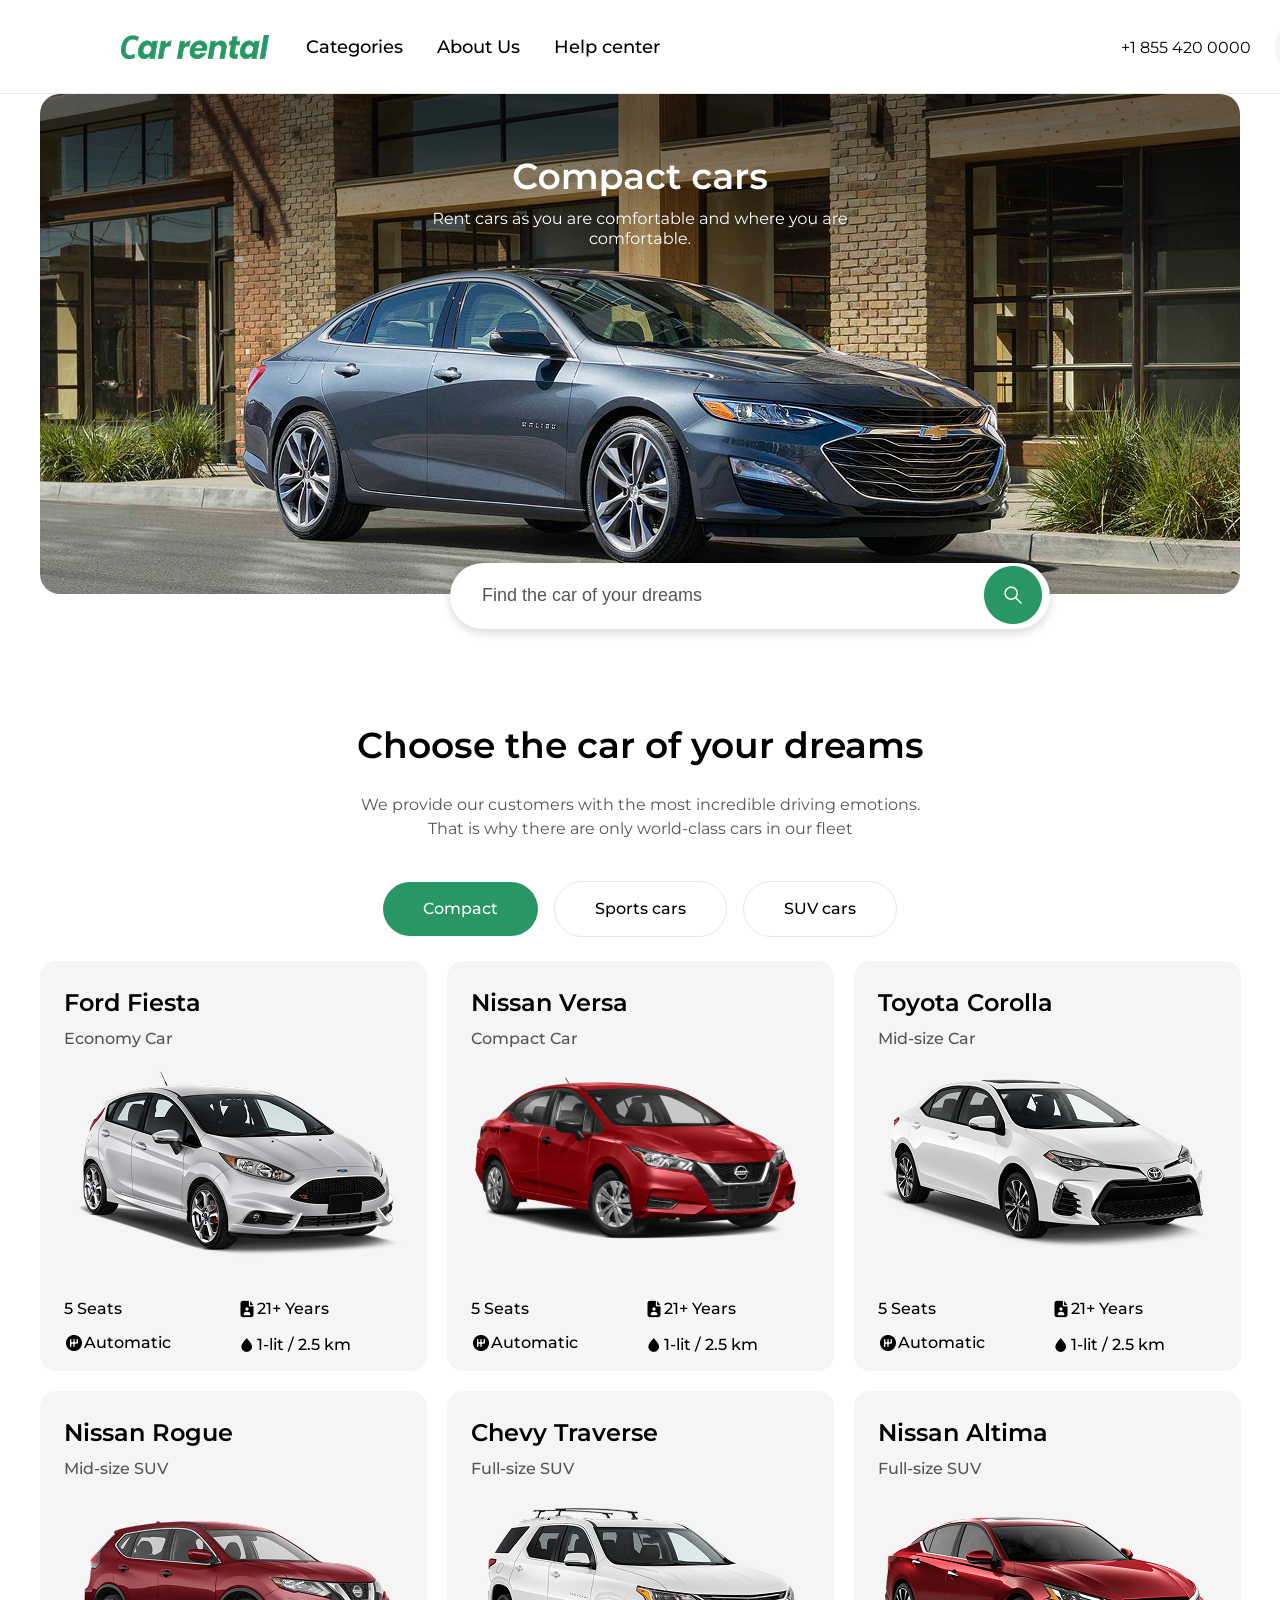
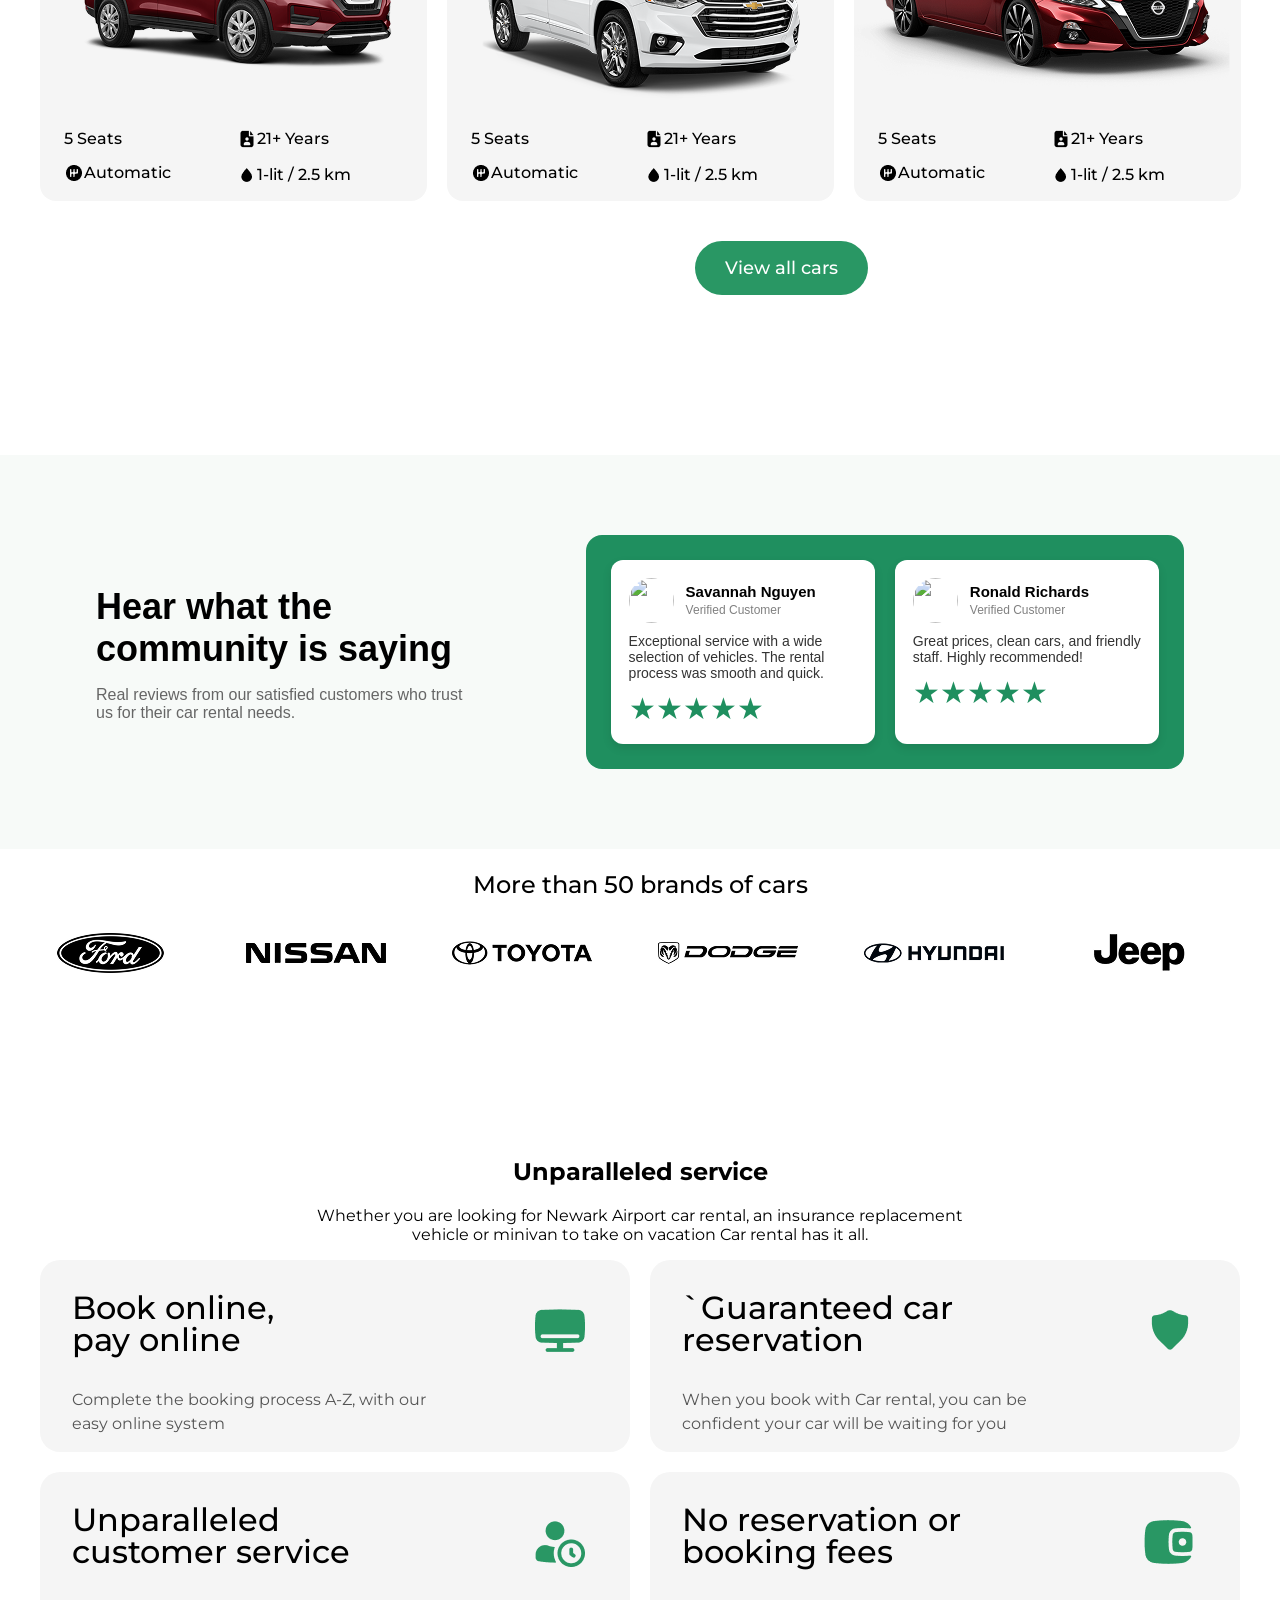
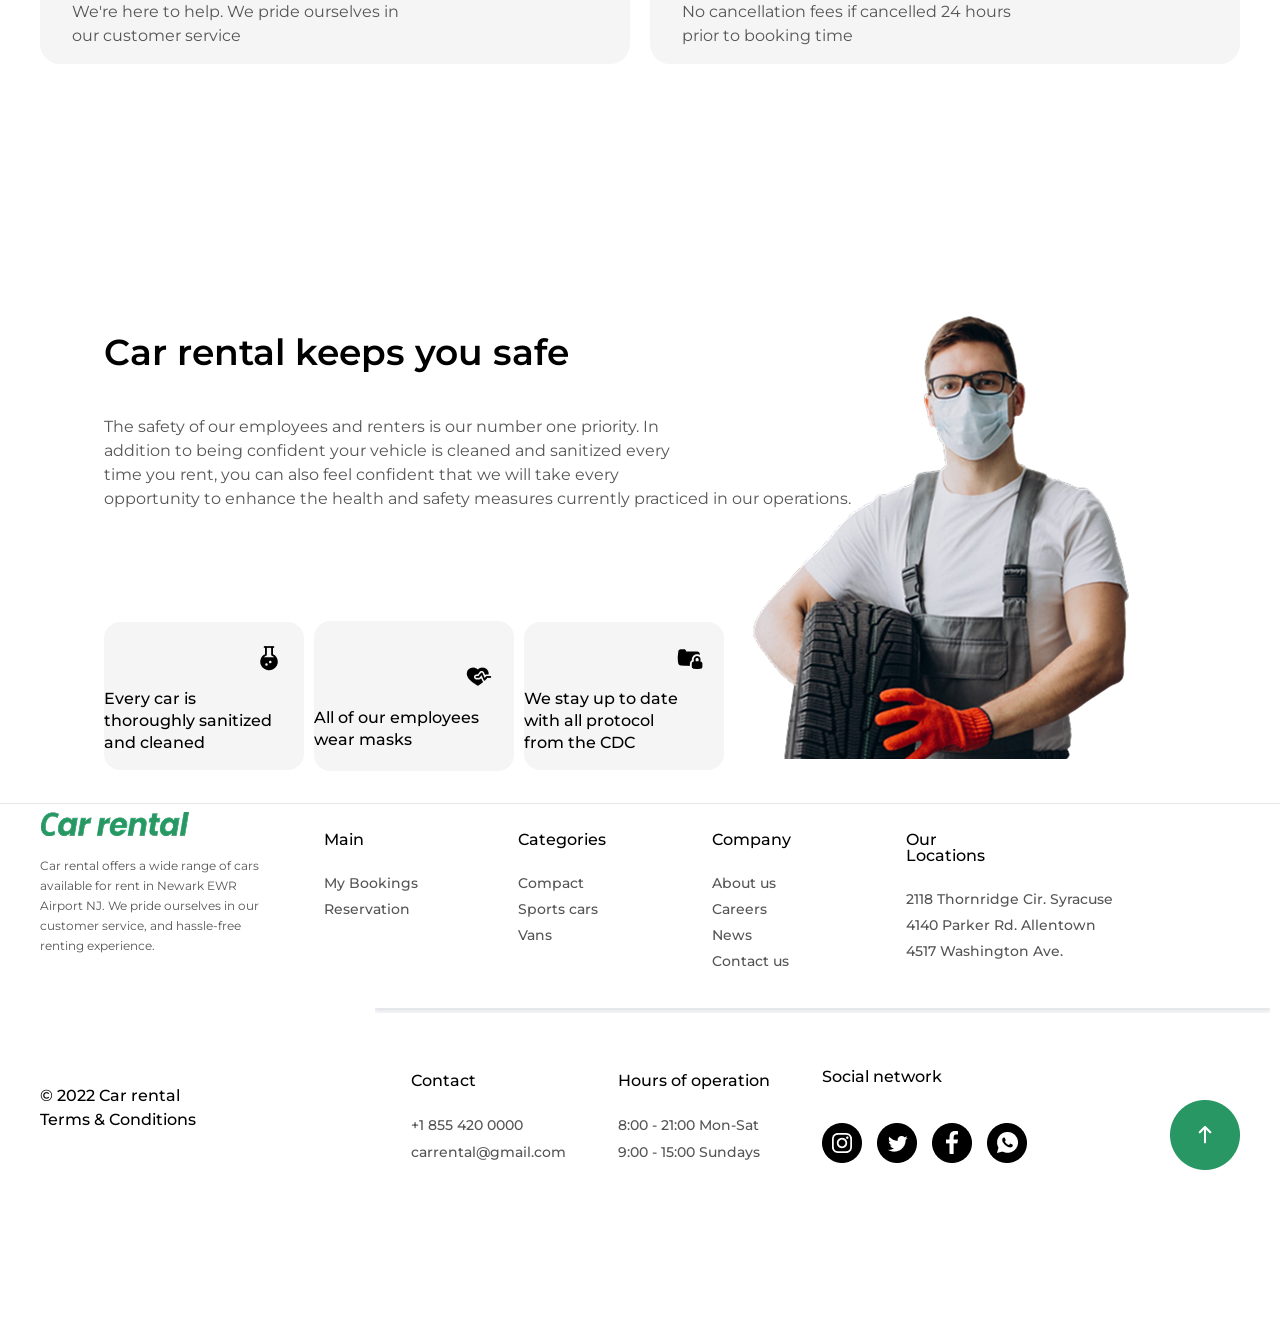
==== index.html @ 65cdaf91 "Initial commit" ====
<!DOCTYPE html>
<html lang="en">
<head>
    <meta charset="UTF-8">
    <meta name="viewport" content="width=device-width, initial-scale=1.0">
    <link rel="preconnect" href="https://fonts.googleapis.com">
    <link rel="preconnect" href="https://fonts.gstatic.com" crossorigin>
    <link href="https://fonts.googleapis.com/css2?family=Montserrat:ital,wght@0,100..900;1,100..900&display=swap" rel="stylesheet">
    <link rel="stylesheet" href="https://cdn.jsdelivr.net/npm/swiper@12swiper-bundle.min.css" />
    <title>Car</title>
    <link rel="stylesheet" href="./main.css">
</head>
<body>

    <header class="site-header">
        <div class="container">

            <div class="hearder-wrappar">

                <a class="site-logo" href="#">
                    <img  src="./img/sitelogo.png" alt="">
                </a>
    
    
                <nav class="navbar">
    
                    <ul class="navbar-list">
    
                        <li class="navbar-item">
                            <a class="navbar-link" href="#">
                                <h3 class="navbar-link-text">
                                    Categories
                                </h3>
                            </a>
                        </li>
    
                        <li class="navbar-item">
                            <a class="navbar-link" href="#">
                                <h3 class="navbar-link-text">
                                    About Us
                                </h3>
                            </a>
                        </li>
    
                        <li class="navbar-item">
                            <a class="navbar-link" href="#">
                                <h3 class="navbar-link-text">
                                    Help center
                                </h3>
                            </a>
                        </li>
    
                    </ul>
    
                    <div class="right-header">
                        
                        <p class="right-header-p">
                            +1 855 420 0000
                        </p>
    
                        <a class="right-link" href="black.html">
                            <img src="./img/Dark mode.png" alt="">
                        </a>
    
                        <a class="right-link-img" href="#">
                            Login 
                            <img src="./img/Login.png" alt="">
                        </a>
    
                    </div>
    
                </nav>

            </div>


        </div>
    </header>
    
    
    
    <main class="site-main">

        <section class="section-site">
            <div class="container">
                
                <img class="rad" width="1200px" height="500px" src="./img/no.png" alt="">

                <div class="placebnt">
                    <form action="#">
                    <input type="text" placeholder="Find the car of your dreams">
                    <button type="submit">
                        <img src="./img/poick.png" alt="">
                    </button>
                </form>
                </div>
                

                
            </div>
        </section>
        
        
        <section class="section-two">

            <div class="top">
                <h2 class="top-title">
                    Choose the car of your dreams
                </h2>

                <p class="top-desc">
                    We provide our customers with the most incredible driving emotions. <br> That is why there are only world-class cars in our fleet
                </p>
            </div>

            
            <div class="class-car">
                <a class="class-link" href="/index.html">
                    Compact
                </a>

                <a class="class-links" href="/sport.html">
                    Sports cars
                </a>
                
                <a class="class-links" href="/vnedarognik.html">
                    SUV cars
                </a>
            </div>

            <ul class="list">
                <!-- 1 -->
                <li class="list-item">
                    <h3 class="car-name">
                        Ford Fiesta
                    </h3>
                    <p class="car-info">
                        Economy Car
                    </p>

                    <img src="./img/onecar.png" alt="">

                    <div class="car-all-info">
                        <div class="car-top">

                            <p class="car-users">
                                <img src="./img/Icon.png" alt="">
                                5 Seats
                            </p>

                            <p class="automat">
                                <img src="./img/gear 1.png" alt="">
                                Automatic
                            </p>

                        </div>

                        <div class="car-bottom">

                            <p class="car-user-old">
                                <img src="./img/old.png" alt="">
                                21+ Years
                            </p>

                            <p class="car-fuel">
                                <img src="./img/fuel.png" alt="">
                                1-lit / 2.5 km
                            </p>
                        </div>
                    </div>
                </li>
                <!-- 2 -->
                <li class="list-item">
                    <h3 class="car-name">
                        Nissan Versa
                    </h3>
                    <p class="car-info">
                        Compact Car
                    </p>

                    <img src="./img/nissan.png" alt="">

                    <div class="car-all-info">
                        <div class="car-top">

                            <p class="car-users">
                                <img src="./img/Icon.png" alt="">
                                5 Seats
                            </p>

                            <p class="automat">
                                <img src="./img/gear 1.png" alt="">
                                Automatic
                            </p>

                        </div>

                        <div class="car-bottom">

                            <p class="car-user-old">
                                <img src="./img/old.png" alt="">
                                21+ Years
                            </p>

                            <p class="car-fuel">
                                <img src="./img/fuel.png" alt="">
                                1-lit / 2.5 km
                            </p>
                        </div>
                    </div>
                </li>

                <!-- 3 -->

                <li class="list-item">
                    <h3 class="car-name">
                        Toyota Corolla
                    </h3>
                    <p class="car-info">
                        Mid-size Car
                    </p>

                    <img src="./img/tayota.png" alt="">
                    
                    <div class="car-all-info">
                        <div class="car-top">

                            <p class="car-users">
                                <img src="./img/Icon.png" alt="">
                                5 Seats
                            </p>

                            <p class="automat">
                                <img src="./img/gear 1.png" alt="">
                                Automatic
                            </p>

                        </div>

                        <div class="car-bottom">

                            <p class="car-user-old">
                                <img src="./img/old.png" alt="">
                                21+ Years
                            </p>

                            <p class="car-fuel">
                                <img src="./img/fuel.png" alt="">
                                1-lit / 2.5 km
                            </p>
                        </div>
                    </div>
                </li>
                <!-- 4 -->
                <li class="list-item">
                    <h3 class="car-name">
                        Nissan Rogue
                    </h3>
                    <p class="car-info">
                        Mid-size SUV
                    </p>

                    <img src="./img/rogue.png" alt="">

                    <div class="car-all-info">
                        <div class="car-top">

                            <p class="car-users">
                                <img src="./img/Icon.png" alt="">
                                5 Seats
                            </p>

                            <p class="automat">
                                <img src="./img/gear 1.png" alt="">
                                Automatic
                            </p>

                        </div>

                        <div class="car-bottom">

                            <p class="car-user-old">
                                <img src="./img/old.png" alt="">
                                21+ Years
                            </p>

                            <p class="car-fuel">
                                <img src="./img/fuel.png" alt="">
                                1-lit / 2.5 km
                            </p>
                        </div>
                    </div>
                </li>

                <!-- 5 -->
                <li class="list-item">
                    <h3 class="car-name">
                        Chevy Traverse
                    </h3>
                    <p class="car-info">
                        Full-size SUV 
                    </p>
                    
                    <img src="./img/chevrolet.png" alt="">
                    
                    <div class="car-all-info">
                        <div class="car-top">

                            <p class="car-users">
                                <img src="./img/Icon.png" alt="">
                                5 Seats
                            </p>

                            <p class="automat">
                                <img src="./img/gear 1.png" alt="">
                                Automatic
                            </p>

                        </div>

                        <div class="car-bottom">

                            <p class="car-user-old">
                                <img src="./img/old.png" alt="">
                                21+ Years
                            </p>

                            <p class="car-fuel">
                                <img src="./img/fuel.png" alt="">
                                1-lit / 2.5 km
                            </p>
                        </div>
                    </div>
                </li>
                <!-- 6 -->
                <li class="list-item">
                    <h3 class="car-name">
                        Nissan Altima
                    </h3>
                    <p class="car-info">
                        Full-size SUV 
                    </p>
                    
                    <img src="./img/altima.png" alt="">
                    
                    <div class="car-all-info">
                        <div class="car-top">

                            <p class="car-users">
                                <img src="./img/Icon.png" alt="">
                                5 Seats
                            </p>
                            
                            <p class="automat">
                                <img src="./img/gear 1.png" alt="">
                                Automatic
                            </p>

                        </div>

                        <div class="car-bottom">

                            <p class="car-user-old">
                                <img src="./img/old.png" alt="">
                                21+ Years
                            </p>
                            
                            <p class="car-fuel">
                                <img src="./img/fuel.png" alt="">
                                1-lit / 2.5 km
                            </p>
                        </div>
                    </div>
                </li>
                
            </ul>

            <a class="see-card" href="#">
                View all cars
            </a>

        </section>

        <!-- gpt -->
        
        <section class="reviews-section">
  <div class="reviews-container">
      
    <!-- LEFT TEXT -->
    <div class="reviews-left">
        
        <h2>Hear what the community is saying</h2>
        <p>
        Real reviews from our satisfied customers who trust us for their car rental needs.
    </p>
    <!-- <button class="write-review">Write a review</button> -->
</div>

<!-- RIGHT PANEL -->
<div class="reviews-right">
    <div class="reviews-panel">
        
        <!-- CARD 1 -->
        <div class="review-card">
          <div class="review-header">
              <img src="https://i.pravatar.cc/100?img=32" class="avatar">
              <div>
                  <h4>Savannah Nguyen</h4>
                  <span>Verified Customer</span>
                </div>
            </div>
          <p>
            Exceptional service with a wide selection of vehicles. The rental process was smooth and quick.
          </p>
          <div class="stars">★★★★★</div>
        </div>
        
        <!-- CARD 2 -->
        <div class="review-card">
            <div class="review-header">
            <img src="https://i.pravatar.cc/100?img=12" class="avatar">
            <div>
              <h4>Ronald Richards</h4>
              <span>Verified Customer</span>
            </div>
        </div>
        <p>
            Great prices, clean cars, and friendly staff. Highly recommended!
          </p>
          <div class="stars">★★★★★</div>
        </div>
        
    </div>
</div>

</div>

        </section>


<!-- gpt -->



        <section class="section-four">
    <div class="container">

        <div class="car-marks">
            <p class="car-marks-info">
                More than 50 brands of cars
                    </p>
                    
                    <ul class="mark-list">
                        <li class="mark-item">
                            <a class="mark-link" href="">
                                <img class="mark-img" src="./img/ford.png" alt="">
                            </a>
                        </li>
                        
                        <li class="mark-item">
                            <a class="mark-link" href="">
                                <img class="mark-img" src="./img/nisan.png" alt="">
                            </a>
                        </li>

                        <li class="mark-item">
                            <a class="mark-link" href="">
                                <img class="mark-img" src="./img/tayoda.png" alt="">
                            </a>
                        </li>

                        <li class="mark-item">
                            <a class="mark-link" href="">
                                <img class="mark-img" src="./img/dodge.png" alt="">
                            </a>
                        </li>

                        <li class="mark-item">
                            <a class="mark-link" href="">
                                <img class="mark-img" src="./img/hunday.png" alt="">
                            </a>
                        </li>

                        <li class="mark-item">
                            <a class="mark-link" href="">
                                <img class="mark-img" src="./img/jeep.png" alt="">
                            </a>
                        </li>
                    </ul>
                </div>

                <div class="car-masters">

                    <h2 class="servise">
                        Unparalleled service
                    </h2>

                    <p class="servise-desc">
                        Whether you are looking for Newark Airport car rental, an insurance replacement
                        <br>
                        vehicle or minivan to take on vacation Car rental has it all.
                    </p>
                    
                    
                    <div class="servise-masters">
                        
                        <div class="infocar">
                            <h3 class="infocar-name">
                                Book online,
                                <br>
                                pay online
                            </h3>
                            
                            <p class="infocar-desc">
                                Complete the booking process A-Z, with our
                                <br>
                                easy online system
                            </p>

                            <img class="infocar-img" src="./img/Desktop.png" alt="">
                        </div>
                        
                        <div class="infocar">
                            <h3 class="infocar-name">
                                `Guaranteed car 
                                <br>
                                reservation
                            </h3>

                            <p class="infocar-desc">
                                When you book with Car rental, you can be
                                <br>
                                confident your car will be waiting for you
                            </p>

                            <img class="infocar-img" src="./img/Shield.png" alt="">
                        </div>

                        <div class="infocar">
                            <h3 class="infocar-name">
                                Unparalleled 
                                <br>
                                customer service
                            </h3>
                            
                            <p class="infocar-desc">
                                We're here to help. We pride ourselves in
                                <br>
                                our customer service
                            </p>

                            <img class="infocar-img" src="./img/vremes.png" alt="">
                        </div>

                        <div class="infocar">
                            <h3 class="infocar-name">
                                No reservation or <br> booking fees
                            </h3>

                            <p class="infocar-desc">
                                No cancellation fees if cancelled 24 hours
                                <br>
                                prior to booking time
                            </p>

                            <img class="infocar-img" src="./img/Wallet.png" alt="">
                        </div>

                    </div>

                </div>

            </div>
        </section>
        

        
        <section class="real-master">
            <div class="container">

                <div class="master-wrappar">
                    <div class="kere">
                        <div class="master-wrappar">
                            <h2 class="master-wrappar-title">
                                Car rental keeps you safe
                            </h2>
                            <p class="master-wrappar-deck">
                                The safety of our employees and renters is our number one priority. In <br> addition to being confident your vehicle is cleaned and sanitized every <br> time you rent, you can also feel confident that we will take every <br> opportunity to enhance the health and safety measures currently practiced in our operations.
                            </p>
                        </div>
        
                        <div class="real-master-bottom">
                            
                            <div class="master-bottom-item">
        
                                <img class="master-bottom-item-img" src="./img/ximiya.png" alt="">
                                <h3 class="master-bottom-item-desc">
                                    Every car is <br> thoroughly sanitized <br> and cleaned
                                </h3>
        
                                
                            </div>
        
                            <div class="master-bottom-item">
        
                                <img class="master-bottom-item-imgg" src="./img/Heartbeat.png" alt="">
                                <h3 class="master-bottom-item-descc">
                                    All of our employees <br> wear masks
                                    
                                    
                                </h3>
        
                                
                            </div>
                            
                            <div class="master-bottom-item">
        
                                <img class="master-bottom-item-img" src="./img/Folder-lock.png" alt="">
                                <h3 class="master-bottom-item-desc">
                                    We stay up to date <br> with all protocol <br> from the CDC
                                </h3>
                                
                                
                            </div>
        
                        </div>
                    </div>

                    <img class="mexanik" src="./img/mexa.png" alt="">
                </div>


                

                
                
            </div>
        </section>
    </main>

    


    <footer class="site-footer">
        <div class="container">
            <div class="footer-top">
                <div class="footer-top-left">
                    <img class="footer-logo" src="./img/sitelogo.png" alt="">
                    <p class="footer-desc">
                        Car rental offers a wide range of cars <br> available for rent in Newark EWR <br> Airport NJ. We pride ourselves in our <br> customer service, and hassle-free <br> renting experience.
                    </p>
                </div>

                <div class="footer-top-right">
                    <!-- 1 -->
                    <div class="footer-top-right-box">
                        <h3 class="top-right-titles">
                            Main
                        </h3>
                        <div class="top-right-links">
                            <a class="right-links" href="#">
                                My Bookings
                            </a>
                            <a class="right-links" href="#">
                                Reservation
                            </a>
                        </div>
                    </div>

                    <!-- 2 -->
                    <div class="footer-top-right-box">
                        <h3 class="top-right-titles">
                            Categories
                        </h3>
                        <div class="top-right-links">
                            <a class="right-links" href="#">
                                Compact
                            </a>
                            <a class="right-links" href="#">
                                Sports cars 
                            </a>
                            <a class="right-links" href="#">
                                Vans
                            </a>
                        </div>
                    </div>

                    <!-- 3 -->
                    <div class="footer-top-right-box">
                        <h3 class="top-right-titles">
                            Company
                        </h3>
                        <div class="top-right-links">
                            <a class="right-links" href="#">
                                About us
                            </a>
                            <a class="right-links" href="#">
                                Careers 
                            </a>
                            <a class="right-links" href="#">
                                News
                            </a>
                            <a class="right-links" href="#">
                                Contact us
                            </a>
                        </div>
                    </div>

                    <!-- 4 -->
                    <div class="footer-top-right-box">
                        <h3 class="top-right-titles">
                            Our Locations
                        </h3>
                        <div class="top-right-links">
                            <a class="right-links" href="#">
                                2118 Thornridge Cir. Syracuse
                            </a>
                            <a class="right-links" href="#">
                                4140 Parker Rd. Allentown
                            </a>
                            <a class="right-links" href="#">
                                4517 Washington Ave.
                            </a>                           
                        </div>
                    </div>
                </div>

            </div>
            <img class="futer" src="./img/lenear.png" alt="">
            <div class="footer-bottom">
                <h3 class="footer-bottom-left-text">
                    © 2022 Car rental 
                    <br>
                    Terms & Conditions
                </h3>

                <div class="socil">
                    
                    <div class="social-box">
                        <h3 class="social-box-title">
                            Contact
                        </h3>
                        <div class="social-box-links">
                            <a class="social-box-link" href="">
                                +1 855 420 0000
                            </a>

                            <a class="social-box-link" href="">
                                carrental@gmail.com
                            </a>

                            
                        </div>
                    </div>

                    <div class="social-box">
                        <h3 class="social-box-title">
                            Hours of operation
                        </h3>
                        <div class="social-box-links">
                            <a class="social-box-link" href="">
                                8:00 - 21:00 Mon-Sat 
                            </a>

                            <a class="social-box-link" href="">
                                9:00 - 15:00 Sundays
                            </a>

                            
                        </div>
                    </div>

                    <div class="real-social">
                        <h3 class="real-social-ttile">
                            Social network
                        </h3>

                        <div class="socials">
                            <a href="https://www.instagram.com/accounts/login/">
                                <img src="./img/instag.png" alt="">
                            </a>
                            <a href="https://x.com/?lang=ru">
                                <img src="./img/twitwr.png" alt="">
                            </a>
                            <a href="https://www.facebook.com/?locale=ru_RU">
                                <img src="./img/facebook.png" alt="">
                            </a>
                            <a href="https://www.whatsapp.com/">
                                <img src="./img/whatsap.png" alt="">
                            </a>
                        </div>

                    </div>
                        

                </div>
                            
            </div>


            <img class="stert" src="./img/Scroll up.png" alt="">
        </div>        


        </div>
    </footer>

        
        
</body>
</html>
---- main.css ----
* {
    box-sizing: border-box;
}

body {
    margin: 0;
    font-family: "Montserrat", sans-serif;
}

img {
    display: block;
}

a {
    text-decoration-line: none;
    display: inline-block;
}

ul {
    list-style-type: none;
    padding-left: 0;
    margin-block: 0;
}

.container {
    width: 1240px;
    margin-inline: auto;
    padding-inline: 20px;
}

/* top */


.hearder-wrappar {
    display: flex;
    align-items: center;
    padding-block: 18px;
    gap: 36px;
}

.navbar {
display: flex;
align-items: center;
gap: 369px;
}

.navbar-list {
    display: flex;
    align-items: center;
    width: 446px;
    gap: 34px;
}


.navbar-link-text {
    font-weight: 500;
    font-style: Medium;
    font-size: 18px;
    line-height: 100%;
    letter-spacing: 0%;
    text-align: center;
    color: #000000;
}

.right-header {
display: flex;
align-items: center;
width: max-content;
column-gap: 24px;
}

.right-header-p {
display: flex;
align-items: center;
}

.right-link-img {
    width: 142px;
    border-radius: 100px;
    gap: 8px;
    padding: 18px 30px 18px 30px;
    background-color: #299764;
    display: flex;
    align-items: center;
    font-weight: 500;
    font-style: Medium;
    font-size: 18px;
    line-height: 100%;
    letter-spacing: 0%;
    color: #ffffff;
}

.site-header {
width: 1440px;
height: 94px;
border-bottom: 1.5px solid #E5E7EA;
}


/* top---end */



/* main */
/* section 1 */


.hero-bg {
    width: 416px;

}

.hero-bg-title {
    font-weight: 600;
    font-size: 36px;
    line-height: 100%;
    letter-spacing: 0%;
    text-align: center;
    color: #ffffff;    
}

.hero-bg-desc {
    font-weight: 400;
    font-size: 16px;
    line-height: 100%;
    letter-spacing: 0%;
    text-align: center;
    color: #FFFFFF;
}









/* section1 end */


.section-two {
    padding-bottom: 160px;
}


.list {
display: flex;
flex-wrap: wrap;
justify-content: center;
column-gap: 20px;
row-gap: 20px;
}

.list-item {
    width: 387px;
    border-radius: 16px;
    background-color: #F5F5F5;
}

.list-item:hover {
    background-color: #299764;
    transition: 0.52s;
}


.top {
    width: max-content;
    margin-inline: auto;
    margin-block: 133px 40px;
}

.top-title {
    font-weight: 600;
    font-size: 36px;
    line-height: 100%;
    letter-spacing: 0%;
    text-align: center;
    color: #000000;
}

.top-desc {
    font-weight: 400;
    font-size: 16px;
    line-height: 24px;
    letter-spacing: 0%;
    text-align: center;
    color: #555555;
}


.class-car {
display: flex;
align-items: center;
column-gap: 16px;
width: max-content;
margin-inline: auto;
margin-bottom: 24px;
}

.class-link {
    width: 155px;
    width: max-content;
    border-radius: 100px;
    padding: 19px 40px 19px 40px;
    background-color: #299764;
    color: #FFFFFF;
    font-weight: 500;
    font-style: Medium;
    font-size: 16px;
    line-height: 100%;
    letter-spacing: 0%;
    text-align: center;
}

.class-links {
    width: 155px;
    width: max-content;
    border-radius: 100px;
    padding: 19px 40px 19px 40px;
    background-color: #FFFFFF;
    border: 1.5px solid #E5E7EA;
    color: #000000;
    font-weight: 500;
    font-style: Medium;
    font-size: 16px;
    line-height: 100%;
    letter-spacing: 0%;
    text-align: center;

}

.car-name {
    font-weight: 600;
    font-size: 24px;
    line-height: 100%;
    letter-spacing: 0%;
    color: #000000;
    padding-inline: 24px;
    padding-top: 30px;
    margin: 0;
}

.car-info {
    font-weight: 500;
    font-style: Medium;
    font-size: 16px;
    line-height: 100%;
    letter-spacing: 0%;
    color: #555555; 
    padding-inline: 24px;  
}


.car-all-info {
    display: flex;
    align-items: center;
    padding-inline:24px 89px ;   
    width: max-content; 
}

.car-top {
display: j;
}

.car-bottom {
    padding-inline: 66px;

}

.car-fuel {
    font-weight: 500;
    font-size: 16px;
    line-height: 100%;
    letter-spacing: 0%;
    color: #000000;
    display: flex;
    align-items: center;
}

.car-user-old   {
    font-weight: 500;
    font-size: 16px;
    line-height: 100%;
    letter-spacing: 0%;
    color: #000000;
    display: flex;
    align-items: center;

}

.automat {
    font-weight: 500;
    font-size: 16px;
    line-height: 100%;
    letter-spacing: 0%;
    color: #000000;
    display: flex;
    align-items: center;
}

.car-users {
    font-weight: 500;
    font-size: 16px;
    line-height: 100%;
    letter-spacing: 0%;
    color: #000000;
    display: flex;
        align-items: center;
}

.see-card {
    width: 173px;
    font-weight: 500;
    font-style: Medium;
    font-size: 18px;
    line-height: 100%;
    letter-spacing: 0%;
    border-radius: 100px;
    padding: 18px 30px 18px 30px;
    background-color: #299764;
    margin-top: 40px;
    color: #FFFFFF;
    margin-inline: 695px;
}













/* третий секшен */

.three-section {
    background-color: #F5F5F5;
    width: 1440px;
    height: 679px;
}

.hero {
    width: 1200px;
    border-radius: 20px;
    background-color: #fff;
    display: flex;
    align-items: center;
    padding: 100px 120px 100px 120px;
}

.google {
    display: flex;
    align-items: center;
    color: #4285F4;
    gap: 8px;
}

.google-part {
    width: 330px;
    height: 339px;
    background-color: #FFFFFF;
    padding: 0px 70px 70px 70px;
    margin: 0;
}

.one-part-bottom {
white-space: f;
}

.google-comunity {
    font-weight: 500;
    font-style: Medium;
    font-size: 38px;
    line-height: 50px;
    letter-spacing: 0%;
    color: #000000;
}

.linear {
text-align: q;
}

.linear-bottom {
    font-weight: 500;
    font-style: Medium;
    font-size: 14px;
    line-height: 100%;
    letter-spacing: 0%;
    color: #555555;
}

.part-two {
    width: 730px;
    background-color: #299764;

}


/*
 gpt
 */

 .reviews-section {
  background: #f7faf8;
  padding: 80px 0;
  font-family: Arial, sans-serif;
}

.reviews-container {
  width: 85%;
  margin: auto;
  display: flex;
  align-items: center;
  justify-content: space-between;
  gap: 50px;
}

/* LEFT */
.reviews-left {
  width: 35%;
}

.reviews-left h2 {
  font-size: 36px;
  margin-bottom: 15px;
}

.reviews-left p {
  color: #666;
  margin-bottom: 25px;
}

.write-review {
  padding: 12px 26px;
  border-radius: 25px;
  border: 1px solid #2fa36b;
  background: transparent;
  color: #2fa36b;
  cursor: pointer;
  transition: 0.3s;
}

.write-review:hover {
  background: #2fa36b;
  color: white;
}

/* RIGHT */
.reviews-right {
  width: 55%;
}

.reviews-panel {
  background: #1f8f5f;
  padding: 25px;
  border-radius: 16px;
  display: flex;
  gap: 20px;
}

/* CARD */
.review-card {
  background: white;
  border-radius: 12px;
  padding: 18px;
  width: 420px;
  box-shadow: 0 4px 10px rgba(0,0,0,0.1);
}

.review-header {
  display: flex;
  align-items: center;
  gap: 12px;
  margin-bottom: 10px;
}

.review-header h4 {
  margin: 0;
  font-size: 15px;
}

.review-header span {
  font-size: 12px;
  color: gray;
}

.avatar {
  width: 45px;
  height: 45px;
  border-radius: 50%;
}

.review-card p {
  font-size: 14px;
  color: #333;
  margin: 10px 0;
}

.stars {
  color: #1f8f5f;
  font-size: 30px;
}






/* енд */

.car-marks-info {
    font-weight: 500;
    font-style: Medium;
    font-size: 24px;
    line-height: 100%;
    letter-spacing: 0%;
    text-align: center;
    color: #000000;
}

.mark-list {
display: flex;
align-items: center;
column-gap: 66px;
padding-block: 12px 160px;
}




.servise {
    text-align: center;
}

.servise-desc {
    text-align: center;
}

.servise-masters {
    display: flex;
    flex-wrap: wrap;
    justify-content: center;
    justify-content: space-between;
    column-gap: 20px;
    row-gap: 20px;
    padding-bottom: 160px;
}

.infocar {
    width: 590px;
    border-radius: 20px;
    background-color: #F5F5F5;
    position: relative;
}

.infocar:hover {
    background-color: #299764;
    transition: 0.3s;
    color: #FFFFFF;
}

.infocar-name {
    font-weight: 500;
    font-style: Medium;
    font-size: 32px;
    line-height: 100%;
    letter-spacing: 0%;
    color: #000000;
    /* padding-top: 40px; */
    padding-left: 32px;
}

.infocar-desc {
    font-weight: 400;
    font-size: 16px;
    line-height: 24px;
    letter-spacing: 0%;
    color: #555555;
    padding-left: 32px;
}

.infocar-img {
    position: absolute;
    top: 40px;
    right: 40px;
}



/* 
.real-master {

} */

.master-wrappar {
padding-top: 40px;
padding-left: 32px;
margin: 0;
display: flex;
flex-wrap: wrap;
}

.master-wrappar-title {
    font-weight: 600;
    font-size: 36px;
    line-height: 100%;
    letter-spacing: 0%;
    color: #000000;
}

.master-wrappar-deck {
    font-weight: 400;
    font-size: 16px;
    line-height: 24px;
    letter-spacing: 0%;
    color: #555555;
}

.real-master-bottom {
    padding-bottom: 32px;
    padding-left: 32px;
    display: flex;
    align-items: center;
    column-gap: 10px;
    padding-top: 94px;
}

/* nayn */

.master-bottom-item-imgg {
    display: block;
    padding-left: 150px;
    padding-top: 40px;
}

.master-bottom-item-descc {
    font-weight: 500;
    font-style: Medium;
    font-size: 16px;
    line-height: 22px;
    letter-spacing: 0%;
    vertical-align: bottom;
    color: #000000;
    padding-bottom: 4px;
}

/* nayn/ */

.master-bottom-item {
    width: 200px;
    border-radius: 16px;
    background-color: #F5F5F5;
}

.master-bottom-item-img {
display: block;
padding-left: 150px;
padding-top: 20px;
}

.master-bottom-item-desc {
    font-weight: 500;
    font-style: Medium;
    font-size: 16px;
    line-height: 22px;
    letter-spacing: 0%;
    vertical-align: bottom;
    color: #000000;
}

.master-wrappar {
    display: flex;
    align-items: center;
    
}

.mexanik {
    position: absolute;
    right: 144px;
}






.placebnt {
    position: absolute;
    top: 563px;
    left: 450px;
}

input::placeholder {
    font-weight: 500;
    font-style: Medium;
    font-size: 18px;
    line-height: 100%;
    letter-spacing: 0%;
    color: #555555;
    padding: 22px 0px 22px 30px;


}

.rad {
    border-radius: 20px;
}

button {
    position: absolute;
    background: none;
    border: none;
    left: 528px;
    top: 2px;
}

input {
    box-shadow: 0px 4px 10px 0px #00000026;
    width: 600px;
    height: 66px;
    border-radius: 100px;
    border: none;
    
}


/* main end */




/* foooter */

.site-footer {
border-top: 1.5px solid #E5E7EA;
}

.footer-top {
display: flex;
align-items: center;
gap: 65px;
}

/* .footer-top-left {

} */

.footer-desc {
    font-weight: 400;

    font-size: 12px;

    line-height: 20px;

    letter-spacing: 0%;

    color: #555555;
}

.footer-top-right {
    display: flex;
    align-items: center;
    column-gap: 115px;
}

.footer-top-right-box {
    width: 79px;
    height: 140px;
}

.top-right-titles {
    font-weight: 500;
    font-style: Medium;
    font-size: 16px;
    line-height: 100%;
    letter-spacing: 0%;
    color: #000000;
}

.top-right-links {
    width:max-content;
}

.right-links {
    padding-top: 12px;
    font-weight: 500;
    font-style: Medium;
    font-size: 14px;
    line-height: 100%;
    letter-spacing: 0%;
    color: #555555;
    display: block;
}

.footer-bottom {
    display: flex;
    align-items: center;
    justify-content: space-between;
    padding-bottom: 167px;
}

.footer-bottom-left-text {
    font-weight: 500;
    font-style: Medium;
    font-size: 16px;
    line-height: 24px;
    letter-spacing: 0%;
    color: #000000;
}

.socil {
    display: flex;
    align-items: center;
    column-gap:52px;
    padding-right: 213px;
}

/* .social-box {

} */

.stert {
    position: absolute;
    right: 40px;
    top: 4300px;
}

.social-box-title {
    font-weight: 500;
    font-style: Medium;
    font-size: 16px;
    line-height: 100%;
    letter-spacing: 0%;
    color: #000000;
}

/* .social-box-links {

} */

.social-box-link {
    font-weight: 500;
    font-style: Medium;
    font-size: 14px;
    line-height: 100%;
    letter-spacing: 0%;
    color: #555555;
    display: block;
    padding-top: 13px;
}

.socials {
    display: flex;
    align-items: center;
    column-gap: 15px;
    padding-top: 22px;
}

/* .real-social {

} */

.real-social-ttile {
    font-weight: 500;
    font-style: Medium;
    font-size: 16px;
    line-height: 100%;
    letter-spacing: 0%;
    color: #000000;
}

.futer {
    margin-left: 335px;
    padding-block: 40px;
    width: 895px;
}


/* .stert {
Property 1="Default";

animation-timing-function: ease-out;
animation-duration: 500ms;

} */




/* the e........ND */
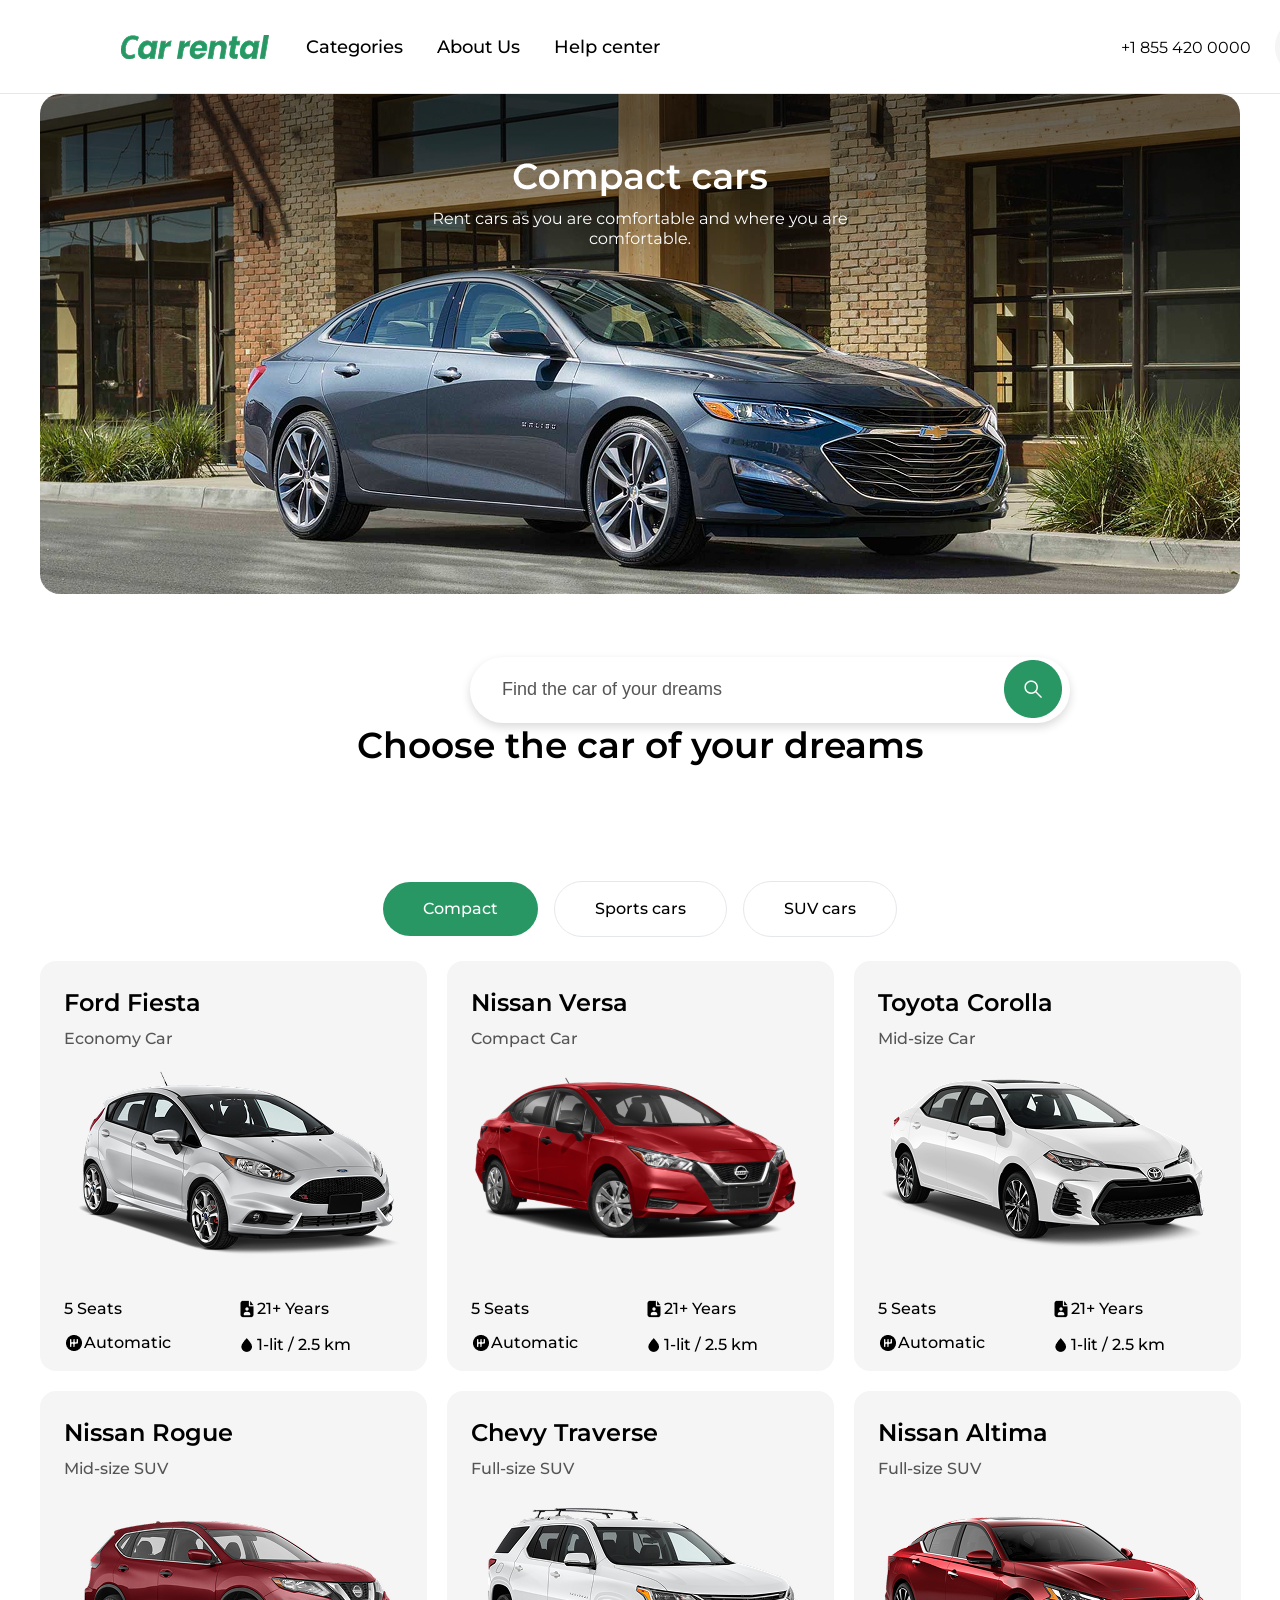
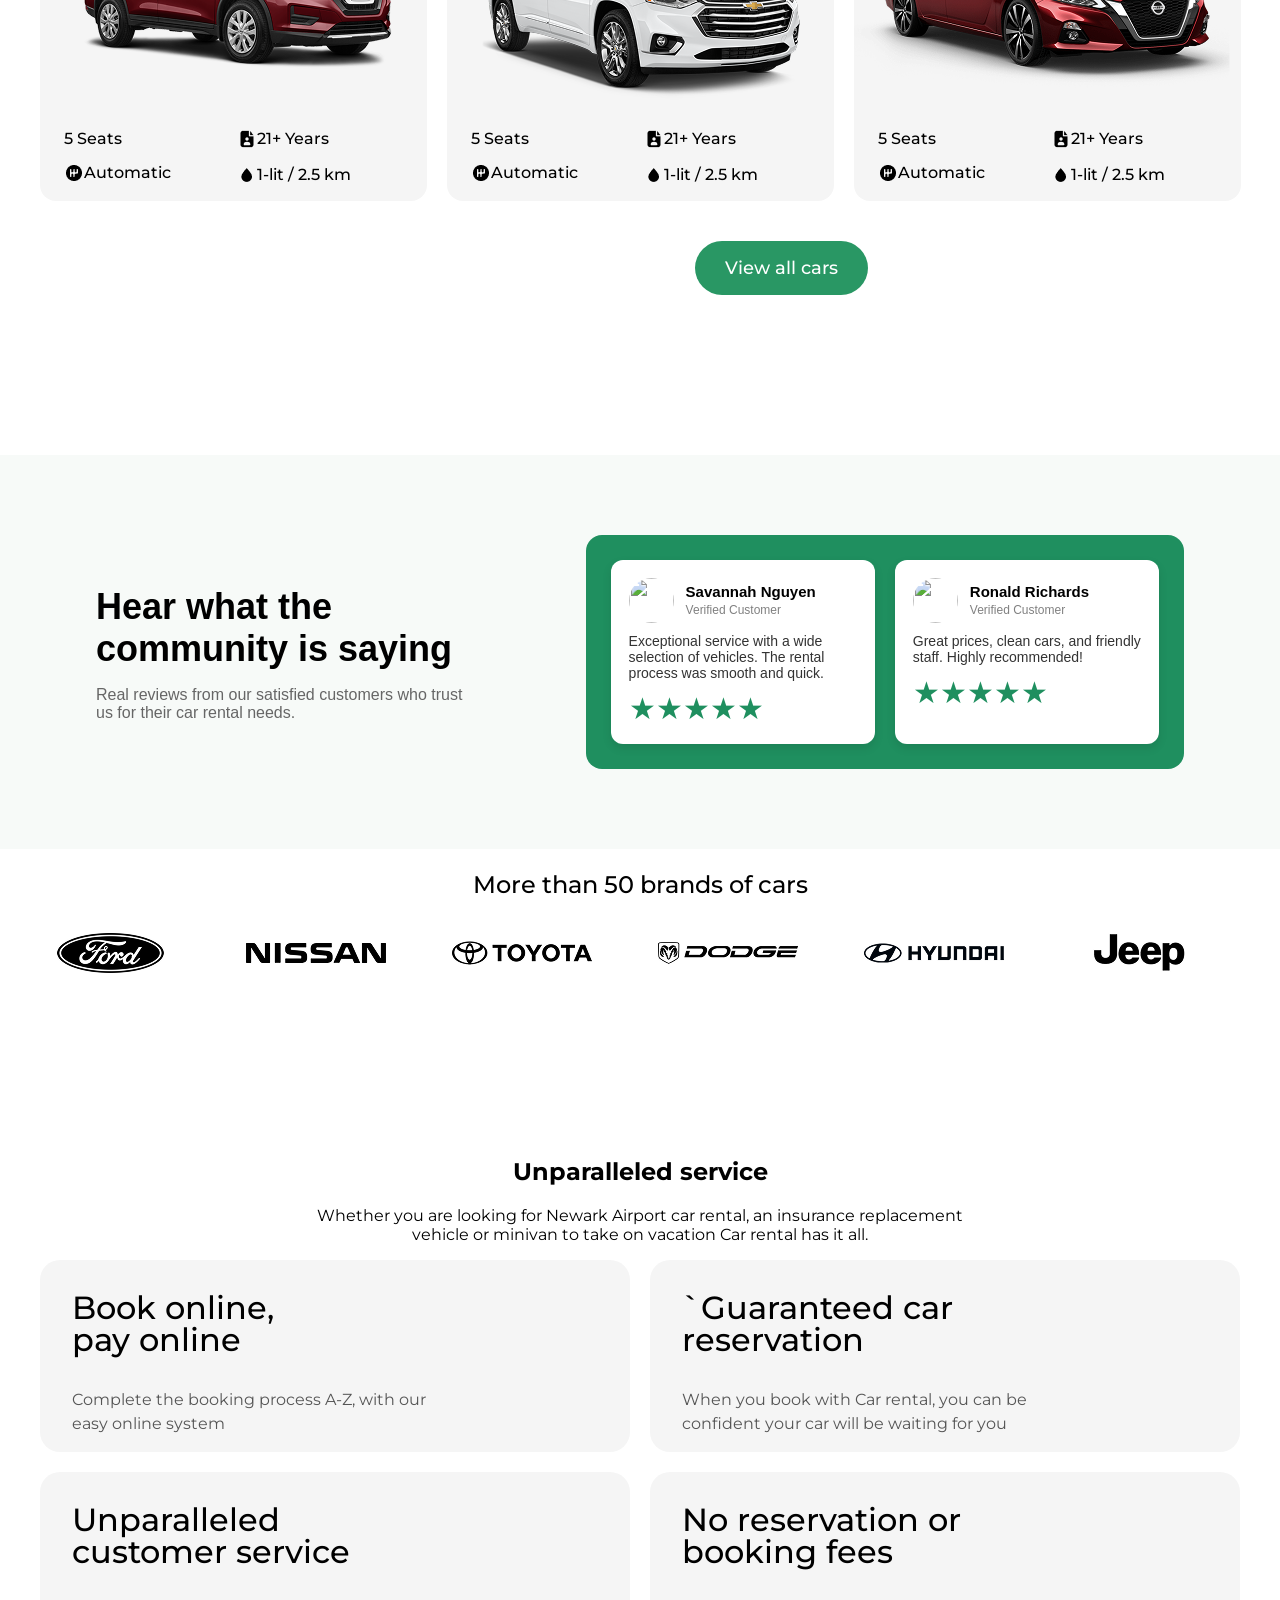
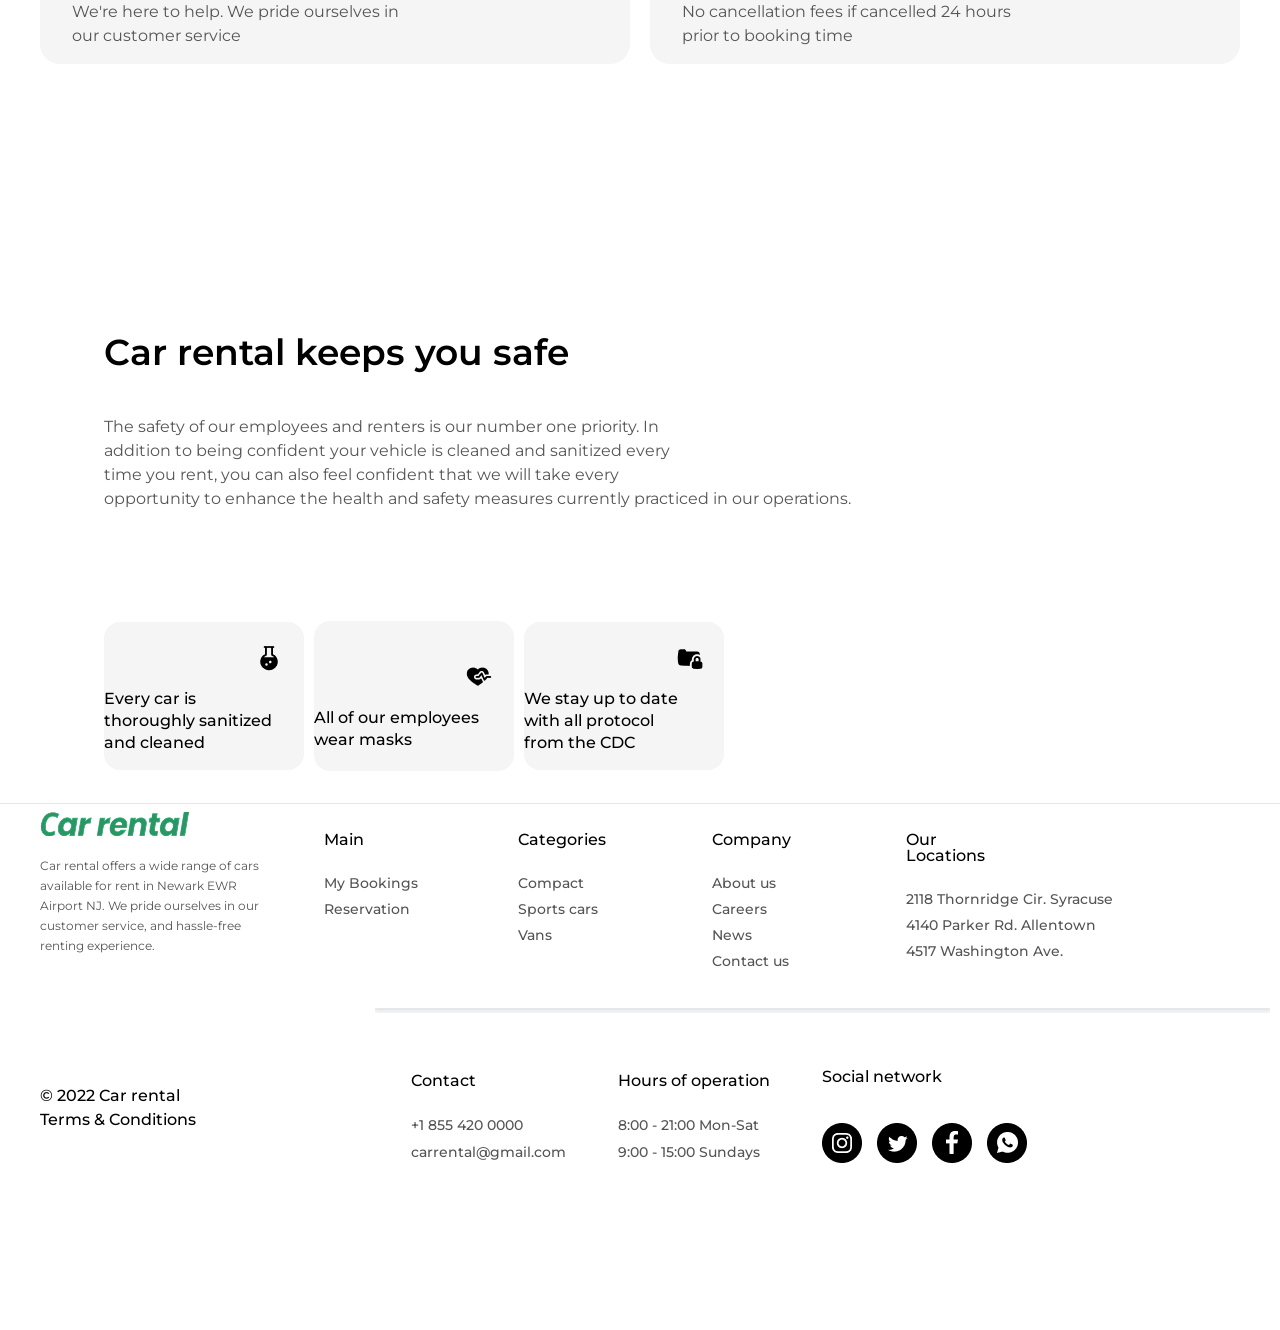
==== commit 6b9b23b4: "f" ====
--- a/index.html
+++ b/index.html
@@ -7,6 +7,7 @@
     <link rel="preconnect" href="https://fonts.gstatic.com" crossorigin>
     <link href="https://fonts.googleapis.com/css2?family=Montserrat:ital,wght@0,100..900;1,100..900&display=swap" rel="stylesheet">
     <link rel="stylesheet" href="https://cdn.jsdelivr.net/npm/swiper@12swiper-bundle.min.css" />
+    <link href="https://unpkg.com/aos@2.3.1/dist/aos.css" rel="stylesheet">
     <title>Car</title>
     <link rel="stylesheet" href="./main.css">
 </head>
@@ -17,7 +18,7 @@
 
             <div class="hearder-wrappar">
 
-                <a class="site-logo" href="#">
+                <a class="site-logo" href="#" data-aos="fade-up" data-aos-delay="500" data-aos-duration="1200">
                     <img  src="./img/sitelogo.png" alt="">
                 </a>
     
@@ -26,25 +27,25 @@
     
                     <ul class="navbar-list">
     
-                        <li class="navbar-item">
-                            <a class="navbar-link" href="#">
-                                <h3 class="navbar-link-text">
+                        <li class="navbar-item" data-aos="fade-up" data-aos-delay="500" data-aos-duration="1200">
+                            <a class="navbar-link" href="#" data-aos="fade-up" data-aos-delay="500" data-aos-duration="1200"> 
+                                <h3 class="navbar-link-text" data-aos="fade-up" data-aos-delay="500" data-aos-duration="1200">
                                     Categories
                                 </h3>
                             </a>
                         </li>
     
-                        <li class="navbar-item">
-                            <a class="navbar-link" href="#">
-                                <h3 class="navbar-link-text">
+                        <li class="navbar-item" data-aos="fade-up" data-aos-delay="500" data-aos-duration="1200">
+                            <a class="navbar-link" href="#" data-aos="fade-up" data-aos-delay="500" data-aos-duration="1200">
+                                <h3 class="navbar-link-text" data-aos="fade-up" data-aos-delay="500" data-aos-duration="1200">
                                     About Us
                                 </h3>
                             </a>
                         </li>
     
-                        <li class="navbar-item">
-                            <a class="navbar-link" href="#">
-                                <h3 class="navbar-link-text">
+                        <li class="navbar-item" data-aos="fade-up" data-aos-delay="500" data-aos-duration="1200">
+                            <a class="navbar-link" href="#" data-aos="fade-up" data-aos-delay="500" data-aos-duration="1200">
+                                <h3 class="navbar-link-text" data-aos="fade-up" data-aos-delay="500" data-aos-duration="1200">
                                     Help center
                                 </h3>
                             </a>
@@ -54,17 +55,17 @@
     
                     <div class="right-header">
                         
-                        <p class="right-header-p">
+                        <p class="right-header-p" data-aos="fade-up" data-aos-delay="500" data-aos-duration="1200">
                             +1 855 420 0000
                         </p>
     
-                        <a class="right-link" href="black.html">
-                            <img src="./img/Dark mode.png" alt="">
+                        <a class="right-link" href="black.html" data-aos="fade-up" data-aos-delay="500" data-aos-duration="1200">
+                            <img src="./img/Dark mode.png" alt="" data-aos="fade-up" data-aos-delay="500" data-aos-duration="1200">
                         </a>
     
-                        <a class="right-link-img" href="#">
+                        <a class="right-link-img" href="#" data-aos="fade-up" data-aos-delay="500" data-aos-duration="1200">
                             Login 
-                            <img src="./img/Login.png" alt="">
+                            <img src="./img/Login.png" alt="" data-aos="fade-up" data-aos-delay="500" data-aos-duration="1200">
                         </a>
     
                     </div>
@@ -79,18 +80,18 @@
     
     
     
-    <main class="site-main">
-
-        <section class="section-site">
-            <div class="container">
+    <main class="site-main" data-aos="fade-up" data-aos-delay="500" data-aos-duration="1200">
+
+        <section class="section-site" data-aos="fade-up" data-aos-delay="500" data-aos-duration="1200">
+            <div class="container" data-aos="fade-up" data-aos-delay="500" data-aos-duration="1200">
                 
-                <img class="rad" width="1200px" height="500px" src="./img/no.png" alt="">
-
-                <div class="placebnt">
-                    <form action="#">
-                    <input type="text" placeholder="Find the car of your dreams">
-                    <button type="submit">
-                        <img src="./img/poick.png" alt="">
+                <img class="rad" width="1200px" height="500px" src="./img/no.png" alt="" data-aos="fade-up" data-aos-delay="500" data-aos-duration="1200">
+
+                <div class="placebnt" data-aos="fade-up" data-aos-delay="500" data-aos-duration="1200">
+                    <form action="#" data-aos="fade-up" data-aos-delay="500" data-aos-duration="1200">
+                    <input type="text" placeholder="Find the car of your dreams" data-aos="fade-up" data-aos-delay="500" data-aos-duration="1200">
+                    <button type="submit" data-aos="fade-up" data-aos-delay="500" data-aos-duration="1200">
+                        <img src="./img/poick.png" alt="" data-aos="fade-up" data-aos-delay="500" data-aos-duration="1200">
                     </button>
                 </form>
                 </div>
@@ -101,272 +102,272 @@
         </section>
         
         
-        <section class="section-two">
-
-            <div class="top">
-                <h2 class="top-title">
+        <section class="section-two" data-aos="fade-up" data-aos-delay="500" data-aos-duration="1200">
+
+            <div class="top" data-aos="fade-up" data-aos-delay="500" data-aos-duration="1200">
+                <h2 class="top-title" data-aos="fade-up" data-aos-delay="500" data-aos-duration="1200">
                     Choose the car of your dreams
                 </h2>
 
-                <p class="top-desc">
+                <p class="top-desc" data-aos="fade-up" data-aos-delay="500" data-aos-duration="1200">
                     We provide our customers with the most incredible driving emotions. <br> That is why there are only world-class cars in our fleet
                 </p>
             </div>
 
             
-            <div class="class-car">
-                <a class="class-link" href="/index.html">
+            <div class="class-car" data-aos="fade-up" data-aos-delay="500" data-aos-duration="1200">
+                <a class="class-link" href="/index.html" data-aos="fade-up" data-aos-delay="500" data-aos-duration="1200">
                     Compact
                 </a>
 
-                <a class="class-links" href="/sport.html">
+                <a class="class-links" href="/sport.html" data-aos="fade-up" data-aos-delay="500" data-aos-duration="1200">
                     Sports cars
                 </a>
                 
-                <a class="class-links" href="/vnedarognik.html">
+                <a class="class-links" href="/vnedarognik.html" data-aos="fade-up" data-aos-delay="500" data-aos-duration="1200">
                     SUV cars
                 </a>
             </div>
 
-            <ul class="list">
+            <ul class="list" data-aos="fade-up" data-aos-delay="500" data-aos-duration="1200">
                 <!-- 1 -->
-                <li class="list-item">
-                    <h3 class="car-name">
+                <li class="list-item" data-aos="fade-up" data-aos-delay="500" data-aos-duration="1200">
+                    <h3 class="car-name" data-aos="fade-up" data-aos-delay="500" data-aos-duration="1200">
                         Ford Fiesta
                     </h3>
-                    <p class="car-info">
+                    <p class="car-info" data-aos="fade-up" data-aos-delay="500" data-aos-duration="1200">
                         Economy Car
                     </p>
 
-                    <img src="./img/onecar.png" alt="">
-
-                    <div class="car-all-info">
-                        <div class="car-top">
-
-                            <p class="car-users">
+                    <img src="./img/onecar.png" alt="" data-aos="fade-up" data-aos-delay="500" data-aos-duration="1200">
+
+                    <div class="car-all-info" data-aos="fade-up" data-aos-delay="500" data-aos-duration="1200">
+                        <div class="car-top" data-aos="fade-up" data-aos-delay="500" data-aos-duration="1200">
+
+                            <p class="car-users" data-aos="fade-up" data-aos-delay="500" data-aos-duration="1200">
                                 <img src="./img/Icon.png" alt="">
                                 5 Seats
                             </p>
 
-                            <p class="automat">
-                                <img src="./img/gear 1.png" alt="">
+                            <p class="automat" data-aos="fade-up" data-aos-delay="500" data-aos-duration="1200">
+                                <img src="./img/gear 1.png" alt="" data-aos="fade-up" data-aos-delay="500" data-aos-duration="1200">
                                 Automatic
                             </p>
 
                         </div>
 
-                        <div class="car-bottom">
-
-                            <p class="car-user-old">
-                                <img src="./img/old.png" alt="">
+                        <div class="car-bottom" data-aos="fade-up" data-aos-delay="500" data-aos-duration="1200">
+
+                            <p class="car-user-old" data-aos="fade-up" data-aos-delay="500" data-aos-duration="1200">
+                                <img src="./img/old.png" alt="" data-aos="fade-up" data-aos-delay="500" data-aos-duration="1200">
                                 21+ Years
                             </p>
 
-                            <p class="car-fuel">
-                                <img src="./img/fuel.png" alt="">
+                            <p class="car-fuel" data-aos="fade-up" data-aos-delay="500" data-aos-duration="1200">
+                                <img src="./img/fuel.png" alt="" data-aos="fade-up" data-aos-delay="500" data-aos-duration="1200">
                                 1-lit / 2.5 km
                             </p>
                         </div>
                     </div>
                 </li>
                 <!-- 2 -->
-                <li class="list-item">
-                    <h3 class="car-name">
+                <li class="list-item" data-aos="fade-up" data-aos-delay="500" data-aos-duration="1200">
+                    <h3 class="car-name" data-aos="fade-up" data-aos-delay="500" data-aos-duration="1200">
                         Nissan Versa
                     </h3>
-                    <p class="car-info">
+                    <p class="car-info" data-aos="fade-up" data-aos-delay="500" data-aos-duration="1200">
                         Compact Car
                     </p>
 
-                    <img src="./img/nissan.png" alt="">
-
-                    <div class="car-all-info">
-                        <div class="car-top">
-
-                            <p class="car-users">
+                    <img src="./img/nissan.png" alt="" data-aos="fade-up" data-aos-delay="500" data-aos-duration="1200">
+
+                    <div class="car-all-info" data-aos="fade-up" data-aos-delay="500" data-aos-duration="1200">
+                        <div class="car-top" data-aos="fade-up" data-aos-delay="500" data-aos-duration="1200">
+
+                            <p class="car-users" data-aos="fade-up" data-aos-delay="500" data-aos-duration="1200">
+                                <img src="./img/Icon.png" alt="" data-aos="fade-up" data-aos-delay="500" data-aos-duration="1200">
+                                5 Seats
+                            </p>
+
+                            <p class="automat" data-aos="fade-up" data-aos-delay="500" data-aos-duration="1200">
+                                <img src="./img/gear 1.png" alt="" data-aos="fade-up" data-aos-delay="500" data-aos-duration="1200">
+                                Automatic
+                            </p>
+
+                        </div>
+
+                        <div class="car-bottom" data-aos="fade-up" data-aos-delay="500" data-aos-duration="1200">
+
+                            <p class="car-user-old"  data-aos="fade-up" data-aos-delay="500" data-aos-duration="1200">
+                                <img src="./img/old.png" alt="" data-aos="fade-up" data-aos-delay="500" data-aos-duration="1200">
+                                21+ Years
+                            </p>
+
+                            <p class="car-fuel" data-aos="fade-up" data-aos-delay="500" data-aos-duration="1200">
+                                <img src="./img/fuel.png" alt="" data-aos="fade-up" data-aos-delay="500" data-aos-duration="1200">
+                                1-lit / 2.5 km
+                            </p>
+                        </div>
+                    </div>
+                </li>
+
+                <!-- 3 -->
+
+                <li class="list-item" data-aos="fade-up" data-aos-delay="500" data-aos-duration="1200">
+                    <h3 class="car-name" data-aos="fade-up" data-aos-delay="500" data-aos-duration="1200">
+                        Toyota Corolla
+                    </h3>
+                    <p class="car-info" data-aos="fade-up" data-aos-delay="500" data-aos-duration="1200">
+                        Mid-size Car
+                    </p>
+
+                    <img src="./img/tayota.png" alt="" data-aos="fade-up" data-aos-delay="500" data-aos-duration="1200">
+                    
+                    <div class="car-all-info" data-aos="fade-up" data-aos-delay="500" data-aos-duration="1200">
+                        <div class="car-top" data-aos="fade-up" data-aos-delay="500" data-aos-duration="1200">
+
+                            <p class="car-users" data-aos="fade-up" data-aos-delay="500" data-aos-duration="1200">
+                                <img src="./img/Icon.png" alt="" data-aos="fade-up" data-aos-delay="500" data-aos-duration="1200">
+                                5 Seats
+                            </p>
+
+                            <p class="automat" data-aos="fade-up" data-aos-delay="500" data-aos-duration="1200">
+                                <img src="./img/gear 1.png" alt="" data-aos="fade-up" data-aos-delay="500" data-aos-duration="1200">
+                                Automatic
+                            </p>
+
+                        </div>
+
+                        <div class="car-bottom" data-aos="fade-up" data-aos-delay="500" data-aos-duration="1200">
+
+                            <p class="car-user-old" data-aos="fade-up" data-aos-delay="500" data-aos-duration="1200">
+                                <img src="./img/old.png" alt="" data-aos="fade-up" data-aos-delay="500" data-aos-duration="1200">
+                                21+ Years
+                            </p>
+
+                            <p class="car-fuel" data-aos="fade-up" data-aos-delay="500" data-aos-duration="1200">
+                                <img src="./img/fuel.png" alt="" data-aos="fade-up" data-aos-delay="500" data-aos-duration="1200">
+                                1-lit / 2.5 km
+                            </p>
+                        </div>
+                    </div>
+                </li>
+                <!-- 4 -->
+                <li class="list-item" data-aos="fade-up" data-aos-delay="500" data-aos-duration="1200">
+                    <h3 class="car-name" data-aos="fade-up" data-aos-delay="500" data-aos-duration="1200">
+                        Nissan Rogue
+                    </h3>
+                    <p class="car-info" data-aos="fade-up" data-aos-delay="500" data-aos-duration="1200">
+                        Mid-size SUV
+                    </p>
+
+                    <img src="./img/rogue.png" alt="" data-aos="fade-up" data-aos-delay="500" data-aos-duration="1200">
+
+                    <div class="car-all-info" data-aos="fade-up" data-aos-delay="500" data-aos-duration="1200">
+                        <div class="car-top" data-aos="fade-up" data-aos-delay="500" data-aos-duration="1200">
+
+                            <p class="car-users" data-aos="fade-up" data-aos-delay="500" data-aos-duration="1200">
                                 <img src="./img/Icon.png" alt="">
                                 5 Seats
                             </p>
 
-                            <p class="automat">
-                                <img src="./img/gear 1.png" alt="">
+                            <p class="automat" data-aos="fade-up" data-aos-delay="500" data-aos-duration="1200">
+                                <img src="./img/gear 1.png" alt="" data-aos="fade-up" data-aos-delay="500" data-aos-duration="1200">
                                 Automatic
                             </p>
 
                         </div>
 
-                        <div class="car-bottom">
-
-                            <p class="car-user-old">
-                                <img src="./img/old.png" alt="">
+                        <div class="car-bottom" data-aos="fade-up" data-aos-delay="500" data-aos-duration="1200">
+
+                            <p class="car-user-old" data-aos="fade-up" data-aos-delay="500" data-aos-duration="1200">
+                                <img src="./img/old.png" alt="" data-aos="fade-up" data-aos-delay="500" data-aos-duration="1200">
                                 21+ Years
                             </p>
 
-                            <p class="car-fuel">
-                                <img src="./img/fuel.png" alt="">
+                            <p class="car-fuel" data-aos="fade-up" data-aos-delay="500" data-aos-duration="1200">
+                                <img src="./img/fuel.png" alt="" data-aos="fade-up" data-aos-delay="500" data-aos-duration="1200">
                                 1-lit / 2.5 km
                             </p>
                         </div>
                     </div>
                 </li>
 
-                <!-- 3 -->
-
-                <li class="list-item">
-                    <h3 class="car-name">
-                        Toyota Corolla
-                    </h3>
-                    <p class="car-info">
-                        Mid-size Car
-                    </p>
-
-                    <img src="./img/tayota.png" alt="">
-                    
-                    <div class="car-all-info">
-                        <div class="car-top">
-
-                            <p class="car-users">
-                                <img src="./img/Icon.png" alt="">
-                                5 Seats
-                            </p>
-
-                            <p class="automat">
-                                <img src="./img/gear 1.png" alt="">
-                                Automatic
-                            </p>
-
-                        </div>
-
-                        <div class="car-bottom">
-
-                            <p class="car-user-old">
-                                <img src="./img/old.png" alt="">
-                                21+ Years
-                            </p>
-
-                            <p class="car-fuel">
-                                <img src="./img/fuel.png" alt="">
-                                1-lit / 2.5 km
-                            </p>
-                        </div>
-                    </div>
-                </li>
-                <!-- 4 -->
-                <li class="list-item">
-                    <h3 class="car-name">
-                        Nissan Rogue
-                    </h3>
-                    <p class="car-info">
-                        Mid-size SUV
-                    </p>
-
-                    <img src="./img/rogue.png" alt="">
-
-                    <div class="car-all-info">
-                        <div class="car-top">
-
-                            <p class="car-users">
-                                <img src="./img/Icon.png" alt="">
-                                5 Seats
-                            </p>
-
-                            <p class="automat">
-                                <img src="./img/gear 1.png" alt="">
-                                Automatic
-                            </p>
-
-                        </div>
-
-                        <div class="car-bottom">
-
-                            <p class="car-user-old">
-                                <img src="./img/old.png" alt="">
-                                21+ Years
-                            </p>
-
-                            <p class="car-fuel">
-                                <img src="./img/fuel.png" alt="">
-                                1-lit / 2.5 km
-                            </p>
-                        </div>
-                    </div>
-                </li>
-
                 <!-- 5 -->
-                <li class="list-item">
-                    <h3 class="car-name">
+                <li class="list-item" data-aos="fade-up" data-aos-delay="500" data-aos-duration="1200">
+                    <h3 class="car-name" data-aos="fade-up" data-aos-delay="500" data-aos-duration="1200">
                         Chevy Traverse
                     </h3>
-                    <p class="car-info">
+                    <p class="car-info" data-aos="fade-up" data-aos-delay="500" data-aos-duration="1200">
                         Full-size SUV 
                     </p>
                     
-                    <img src="./img/chevrolet.png" alt="">
+                    <img src="./img/chevrolet.png" alt="" data-aos="fade-up" data-aos-delay="500" data-aos-duration="1200">
                     
-                    <div class="car-all-info">
-                        <div class="car-top">
-
-                            <p class="car-users">
-                                <img src="./img/Icon.png" alt="">
+                    <div class="car-all-info" data-aos="fade-up" data-aos-delay="500" data-aos-duration="1200">
+                        <div class="car-top" data-aos="fade-up" data-aos-delay="500" data-aos-duration="1200">
+
+                            <p class="car-users" data-aos="fade-up" data-aos-delay="500" data-aos-duration="1200">
+                                <img src="./img/Icon.png" alt="" data-aos="fade-up" data-aos-delay="500" data-aos-duration="1200">
                                 5 Seats
                             </p>
 
-                            <p class="automat">
-                                <img src="./img/gear 1.png" alt="">
+                            <p class="automat" data-aos="fade-up" data-aos-delay="500" data-aos-duration="1200">
+                                <img src="./img/gear 1.png" alt="" data-aos="fade-up" data-aos-delay="500" data-aos-duration="1200">
                                 Automatic
                             </p>
 
                         </div>
 
-                        <div class="car-bottom">
-
-                            <p class="car-user-old">
-                                <img src="./img/old.png" alt="">
+                        <div class="car-bottom"  data-aos="fade-up" data-aos-delay="500" data-aos-duration="1200">
+
+                            <p class="car-user-old" data-aos="fade-up" data-aos-delay="500" data-aos-duration="1200">
+                                <img src="./img/old.png" alt="" data-aos="fade-up" data-aos-delay="500" data-aos-duration="1200">
                                 21+ Years
                             </p>
 
-                            <p class="car-fuel">
-                                <img src="./img/fuel.png" alt="">
+                            <p class="car-fuel" data-aos="fade-up" data-aos-delay="500" data-aos-duration="1200">
+                                <img src="./img/fuel.png" alt="" data-aos="fade-up" data-aos-delay="500" data-aos-duration="1200">
                                 1-lit / 2.5 km
                             </p>
                         </div>
                     </div>
                 </li>
                 <!-- 6 -->
-                <li class="list-item">
-                    <h3 class="car-name">
+                <li class="list-item"  data-aos="fade-up" data-aos-delay="500" data-aos-duration="1200">
+                    <h3 class="car-name"  data-aos="fade-up" data-aos-delay="500" data-aos-duration="1200">
                         Nissan Altima
                     </h3>
-                    <p class="car-info">
+                    <p class="car-info"  data-aos="fade-up" data-aos-delay="500" data-aos-duration="1200">
                         Full-size SUV 
                     </p>
                     
-                    <img src="./img/altima.png" alt="">
+                    <img src="./img/altima.png" alt="" data-aos="fade-up" data-aos-delay="500" data-aos-duration="1200">
                     
-                    <div class="car-all-info">
-                        <div class="car-top">
-
-                            <p class="car-users">
-                                <img src="./img/Icon.png" alt="">
+                    <div class="car-all-info" data-aos="fade-up" data-aos-delay="500" data-aos-duration="1200">
+                        <div class="car-top" data-aos="fade-up" data-aos-delay="500" data-aos-duration="1200">
+
+                            <p class="car-users" data-aos="fade-up" data-aos-delay="500" data-aos-duration="1200">
+                                <img src="./img/Icon.png" alt="" data-aos="fade-up" data-aos-delay="500" data-aos-duration="1200">
                                 5 Seats
                             </p>
                             
-                            <p class="automat">
-                                <img src="./img/gear 1.png" alt="">
+                            <p class="automat" data-aos="fade-up" data-aos-delay="500" data-aos-duration="1200">
+                                <img src="./img/gear 1.png" alt="" data-aos="fade-up" data-aos-delay="500" data-aos-duration="1200">
                                 Automatic
                             </p>
 
                         </div>
 
-                        <div class="car-bottom">
-
-                            <p class="car-user-old">
-                                <img src="./img/old.png" alt="">
+                        <div class="car-bottom" data-aos="fade-up" data-aos-delay="500" data-aos-duration="1200">
+
+                            <p class="car-user-old" data-aos="fade-up" data-aos-delay="500" data-aos-duration="1200">
+                                <img src="./img/old.png" alt="" data-aos="fade-up" data-aos-delay="500" data-aos-duration="1200">
                                 21+ Years
                             </p>
                             
-                            <p class="car-fuel">
-                                <img src="./img/fuel.png" alt="">
+                            <p class="car-fuel" data-aos="fade-up" data-aos-delay="500" data-aos-duration="1200">
+                                <img src="./img/fuel.png" alt="" data-aos="fade-up" data-aos-delay="500" data-aos-duration="1200">
                                 1-lit / 2.5 km
                             </p>
                         </div>
@@ -375,15 +376,14 @@
                 
             </ul>
 
-            <a class="see-card" href="#">
+            <a class="see-card" href="#" data-aos="fade-up" data-aos-delay="500" data-aos-duration="1200">
                 View all cars
             </a>
 
         </section>
 
-        <!-- gpt -->
-        
-        <section class="reviews-section">
+        
+        <section class="reviews-section" data-aos="fade-up" data-aos-delay="500" data-aos-duration="1200">
   <div class="reviews-container">
       
     <!-- LEFT TEXT -->
@@ -438,132 +438,129 @@
         </section>
 
 
-<!-- gpt -->
-
-
-
-        <section class="section-four">
-    <div class="container">
-
-        <div class="car-marks">
-            <p class="car-marks-info">
+
+        <section class="section-four" data-aos="fade-up" data-aos-delay="500" data-aos-duration="1200">
+    <div class="container" data-aos="fade-up" data-aos-delay="500" data-aos-duration="1200">
+
+        <div class="car-marks" data-aos="fade-up" data-aos-delay="500" data-aos-duration="1200">
+            <p class="car-marks-info" data-aos="fade-up" data-aos-delay="500" data-aos-duration="1200">
                 More than 50 brands of cars
                     </p>
                     
-                    <ul class="mark-list">
-                        <li class="mark-item">
-                            <a class="mark-link" href="">
-                                <img class="mark-img" src="./img/ford.png" alt="">
+                    <ul class="mark-list" data-aos="fade-up" data-aos-delay="500" data-aos-duration="1200">
+                        <li class="mark-item" data-aos="fade-up" data-aos-delay="500" data-aos-duration="1200">
+                            <a class="mark-link" href="" data-aos="fade-up" data-aos-delay="500" data-aos-duration="1200">
+                                <img class="mark-img" src="./img/ford.png" alt="" data-aos="fade-up" data-aos-delay="500" data-aos-duration="1200">
                             </a>
                         </li>
                         
-                        <li class="mark-item">
-                            <a class="mark-link" href="">
-                                <img class="mark-img" src="./img/nisan.png" alt="">
+                        <li class="mark-item" data-aos="fade-up" data-aos-delay="500" data-aos-duration="1200">
+                            <a class="mark-link" href="" data-aos="fade-up" data-aos-delay="500" data-aos-duration="1200">
+                                <img class="mark-img" src="./img/nisan.png" alt="" data-aos="fade-up" data-aos-delay="500" data-aos-duration="1200">
                             </a>
                         </li>
 
-                        <li class="mark-item">
-                            <a class="mark-link" href="">
-                                <img class="mark-img" src="./img/tayoda.png" alt="">
+                        <li class="mark-item" data-aos="fade-up" data-aos-delay="500" data-aos-duration="1200">
+                            <a class="mark-link" href="" data-aos="fade-up" data-aos-delay="500" data-aos-duration="1200">
+                                <img class="mark-img" src="./img/tayoda.png" alt="" data-aos="fade-up" data-aos-delay="500" data-aos-duration="1200">
                             </a>
                         </li>
 
-                        <li class="mark-item">
-                            <a class="mark-link" href="">
-                                <img class="mark-img" src="./img/dodge.png" alt="">
+                        <li class="mark-item" data-aos="fade-up" data-aos-delay="500" data-aos-duration="1200">
+                            <a class="mark-link" href="" data-aos="fade-up" data-aos-delay="500" data-aos-duration="1200">
+                                <img class="mark-img" src="./img/dodge.png" alt="" data-aos="fade-up" data-aos-delay="500" data-aos-duration="1200">
                             </a>
                         </li>
 
-                        <li class="mark-item">
-                            <a class="mark-link" href="">
-                                <img class="mark-img" src="./img/hunday.png" alt="">
+                        <li class="mark-item" data-aos="fade-up" data-aos-delay="500" data-aos-duration="1200">
+                            <a class="mark-link" href="" data-aos="fade-up" data-aos-delay="500" data-aos-duration="1200">
+                                <img class="mark-img" src="./img/hunday.png" alt="" data-aos="fade-up" data-aos-delay="500" data-aos-duration="1200">
                             </a>
                         </li>
 
-                        <li class="mark-item">
-                            <a class="mark-link" href="">
-                                <img class="mark-img" src="./img/jeep.png" alt="">
+                        <li class="mark-item" data-aos="fade-up" data-aos-delay="500" data-aos-duration="1200">
+                            <a class="mark-link" href="" data-aos="fade-up" data-aos-delay="500" data-aos-duration="1200">
+                                <img class="mark-img" src="./img/jeep.png" alt="" data-aos="fade-up" data-aos-delay="500" data-aos-duration="1200">
                             </a>
                         </li>
                     </ul>
                 </div>
 
-                <div class="car-masters">
-
-                    <h2 class="servise">
+                <div class="car-masters" data-aos="fade-up" data-aos-delay="500" data-aos-duration="1200">
+
+                    <h2 class="servise" data-aos="fade-up" data-aos-delay="500" data-aos-duration="1200">
                         Unparalleled service
                     </h2>
 
-                    <p class="servise-desc">
+                    <p class="servise-desc" data-aos="fade-up" data-aos-delay="500" data-aos-duration="1200">
                         Whether you are looking for Newark Airport car rental, an insurance replacement
                         <br>
                         vehicle or minivan to take on vacation Car rental has it all.
                     </p>
                     
                     
-                    <div class="servise-masters">
+                    <div class="servise-masters" data-aos="fade-up" data-aos-delay="500" data-aos-duration="1200">
                         
-                        <div class="infocar">
-                            <h3 class="infocar-name">
+                        <div class="infocar" data-aos="fade-up" data-aos-delay="500" data-aos-duration="1200">
+                            <h3 class="infocar-name" data-aos="fade-up" data-aos-delay="500" data-aos-duration="1200">
                                 Book online,
                                 <br>
                                 pay online
                             </h3>
                             
-                            <p class="infocar-desc">
+                            <p class="infocar-desc" data-aos="fade-up" data-aos-delay="500" data-aos-duration="1200">
                                 Complete the booking process A-Z, with our
                                 <br>
                                 easy online system
                             </p>
 
-                            <img class="infocar-img" src="./img/Desktop.png" alt="">
+                            <img class="infocar-img" src="./img/Desktop.png" alt="" data-aos="fade-up" data-aos-delay="500" data-aos-duration="1200">
                         </div>
                         
-                        <div class="infocar">
-                            <h3 class="infocar-name">
+                        <div class="infocar" data-aos="fade-up" data-aos-delay="500" data-aos-duration="1200">
+                            <h3 class="infocar-name" data-aos="fade-up" data-aos-delay="500" data-aos-duration="1200">
                                 `Guaranteed car 
                                 <br>
                                 reservation
                             </h3>
 
-                            <p class="infocar-desc">
+                            <p class="infocar-desc"  data-aos="fade-up" data-aos-delay="500" data-aos-duration="1200">
                                 When you book with Car rental, you can be
                                 <br>
                                 confident your car will be waiting for you
                             </p>
 
-                            <img class="infocar-img" src="./img/Shield.png" alt="">
-                        </div>
-
-                        <div class="infocar">
-                            <h3 class="infocar-name">
+                            <img class="infocar-img" src="./img/Shield.png" alt=""  data-aos="fade-up" data-aos-delay="500" data-aos-duration="1200">
+                        </div>
+
+                        <div class="infocar"  data-aos="fade-up" data-aos-delay="500" data-aos-duration="1200">
+                            <h3 class="infocar-name"  data-aos="fade-up" data-aos-delay="500" data-aos-duration="1200">
                                 Unparalleled 
                                 <br>
                                 customer service
                             </h3>
                             
-                            <p class="infocar-desc">
+                            <p class="infocar-desc"  data-aos="fade-up" data-aos-delay="500" data-aos-duration="1200">
                                 We're here to help. We pride ourselves in
                                 <br>
                                 our customer service
                             </p>
 
-                            <img class="infocar-img" src="./img/vremes.png" alt="">
-                        </div>
-
-                        <div class="infocar">
-                            <h3 class="infocar-name">
+                            <img class="infocar-img" src="./img/vremes.png" alt="" data-aos="fade-up" data-aos-delay="500" data-aos-duration="1200">
+                        </div>
+
+                        <div class="infocar" data-aos="fade-up" data-aos-delay="500" data-aos-duration="1200">
+                            <h3 class="infocar-name" data-aos="fade-up" data-aos-delay="500" data-aos-duration="1200">
                                 No reservation or <br> booking fees
                             </h3>
 
-                            <p class="infocar-desc">
+                            <p class="infocar-desc" data-aos="fade-up" data-aos-delay="500" data-aos-duration="1200">
                                 No cancellation fees if cancelled 24 hours
                                 <br>
                                 prior to booking time
                             </p>
 
-                            <img class="infocar-img" src="./img/Wallet.png" alt="">
+                            <img class="infocar-img" src="./img/Wallet.png" alt="" data-aos="fade-up" data-aos-delay="500" data-aos-duration="1200">
                         </div>
 
                     </div>
@@ -575,36 +572,36 @@
         
 
         
-        <section class="real-master">
-            <div class="container">
-
-                <div class="master-wrappar">
-                    <div class="kere">
-                        <div class="master-wrappar">
-                            <h2 class="master-wrappar-title">
+        <section class="real-master" data-aos="fade-up" data-aos-delay="500" data-aos-duration="1200">
+            <div class="container" data-aos="fade-up" data-aos-delay="500" data-aos-duration="1200">
+
+                <div class="master-wrappar"-  data-aos="fade-up" data-aos-delay="500" data-aos-duration="1200">
+                    <div class="kere"  data-aos="fade-up" data-aos-delay="500" data-aos-duration="1200">
+                        <div class="master-wrappar" data-aos="fade-up" data-aos-delay="500" data-aos-duration="1200">
+                            <h2 class="master-wrappar-title" data-aos="fade-up" data-aos-delay="500" data-aos-duration="1200">
                                 Car rental keeps you safe
                             </h2>
-                            <p class="master-wrappar-deck">
+                            <p class="master-wrappar-deck" data-aos="fade-up" data-aos-delay="500" data-aos-duration="1200">
                                 The safety of our employees and renters is our number one priority. In <br> addition to being confident your vehicle is cleaned and sanitized every <br> time you rent, you can also feel confident that we will take every <br> opportunity to enhance the health and safety measures currently practiced in our operations.
                             </p>
                         </div>
         
-                        <div class="real-master-bottom">
+                        <div class="real-master-bottom" data-aos="fade-up" data-aos-delay="500" data-aos-duration="1200">
                             
-                            <div class="master-bottom-item">
-        
-                                <img class="master-bottom-item-img" src="./img/ximiya.png" alt="">
-                                <h3 class="master-bottom-item-desc">
+                            <div class="master-bottom-item" data-aos="fade-up" data-aos-delay="500" data-aos-duration="1200">
+        
+                                <img class="master-bottom-item-img" src="./img/ximiya.png" alt="" data-aos="fade-up" data-aos-delay="500" data-aos-duration="1200">
+                                <h3 class="master-bottom-item-desc" data-aos="fade-up" data-aos-delay="500" data-aos-duration="1200">
                                     Every car is <br> thoroughly sanitized <br> and cleaned
                                 </h3>
         
                                 
                             </div>
         
-                            <div class="master-bottom-item">
-        
-                                <img class="master-bottom-item-imgg" src="./img/Heartbeat.png" alt="">
-                                <h3 class="master-bottom-item-descc">
+                            <div class="master-bottom-item" data-aos="fade-up" data-aos-delay="500" data-aos-duration="1200">
+        
+                                <img class="master-bottom-item-imgg" src="./img/Heartbeat.png" alt="" data-aos="fade-up" data-aos-delay="500" data-aos-duration="1200">
+                                <h3 class="master-bottom-item-descc" data-aos="fade-up" data-aos-delay="500" data-aos-duration="1200">
                                     All of our employees <br> wear masks
                                     
                                     
@@ -613,10 +610,10 @@
                                 
                             </div>
                             
-                            <div class="master-bottom-item">
-        
-                                <img class="master-bottom-item-img" src="./img/Folder-lock.png" alt="">
-                                <h3 class="master-bottom-item-desc">
+                            <div class="master-bottom-item" data-aos="fade-up" data-aos-delay="500" data-aos-duration="1200">
+        
+                                <img class="master-bottom-item-img" src="./img/Folder-lock.png" alt="" data-aos="fade-up" data-aos-delay="500" data-aos-duration="1200">
+                                <h3 class="master-bottom-item-desc" data-aos="fade-up" data-aos-delay="500" data-aos-duration="1200">
                                     We stay up to date <br> with all protocol <br> from the CDC
                                 </h3>
                                 
@@ -626,7 +623,7 @@
                         </div>
                     </div>
 
-                    <img class="mexanik" src="./img/mexa.png" alt="">
+                    <img class="mexanik" src="./img/mexa.png" alt="" data-aos="fade-up" data-aos-delay="500" data-aos-duration="1200">
                 </div>
 
 
@@ -643,7 +640,7 @@
 
     <footer class="site-footer">
         <div class="container">
-            <div class="footer-top">
+            <div class="footer-top" data-aos="fade-up" data-aos-delay="500" data-aos-duration="1200">
                 <div class="footer-top-left">
                     <img class="footer-logo" src="./img/sitelogo.png" alt="">
                     <p class="footer-desc">
@@ -728,15 +725,15 @@
             </div>
             <img class="futer" src="./img/lenear.png" alt="">
             <div class="footer-bottom">
-                <h3 class="footer-bottom-left-text">
+                <h3 class="footer-bottom-left-text" data-aos="fade-up" data-aos-delay="500" data-aos-duration="1200">
                     © 2022 Car rental 
                     <br>
                     Terms & Conditions
                 </h3>
 
-                <div class="socil">
+                <div class="socil" data-aos="fade-up" data-aos-delay="500" data-aos-duration="1200">
                     
-                    <div class="social-box">
+                    <div class="social-box" data-aos="fade-up" data-aos-delay="500" data-aos-duration="1200">
                         <h3 class="social-box-title">
                             Contact
                         </h3>
@@ -753,7 +750,7 @@
                         </div>
                     </div>
 
-                    <div class="social-box">
+                    <div class="social-box" data-aos="fade-up" data-aos-delay="500" data-aos-duration="1200">
                         <h3 class="social-box-title">
                             Hours of operation
                         </h3>
@@ -770,7 +767,7 @@
                         </div>
                     </div>
 
-                    <div class="real-social">
+                    <div class="real-social" data-aos="fade-up" data-aos-delay="500" data-aos-duration="1200">
                         <h3 class="real-social-ttile">
                             Social network
                         </h3>
@@ -798,7 +795,7 @@
             </div>
 
 
-            <img class="stert" src="./img/Scroll up.png" alt="">
+            <img class="stert" src="./img/Scroll up.png" alt="" data-aos="fade-up" data-aos-delay="500" data-aos-duration="1200">
         </div>        
 
 
@@ -806,6 +803,9 @@
     </footer>
 
         
-        
+        <script src="https://unpkg.com/aos@2.3.1/dist/aos.js"></script>
+<script>
+  AOS.init();
+</script>
 </body>
 </html>
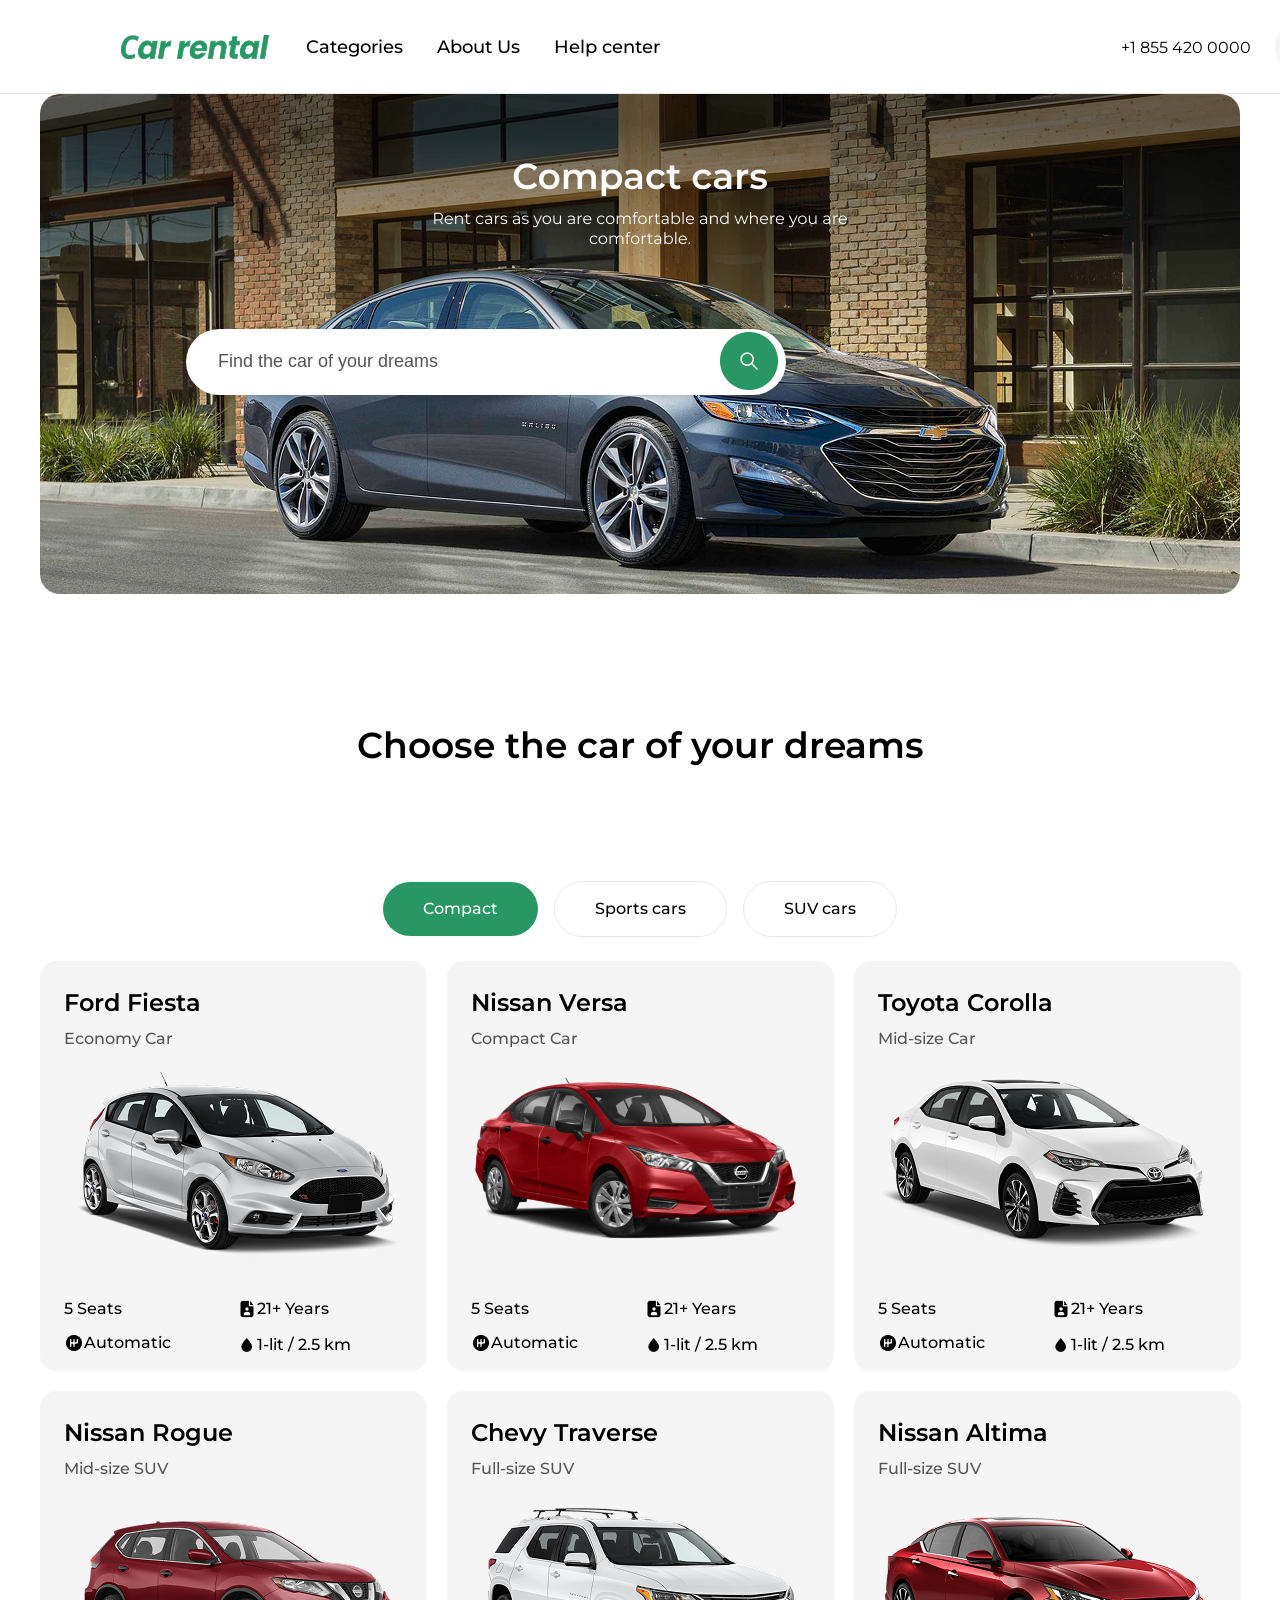
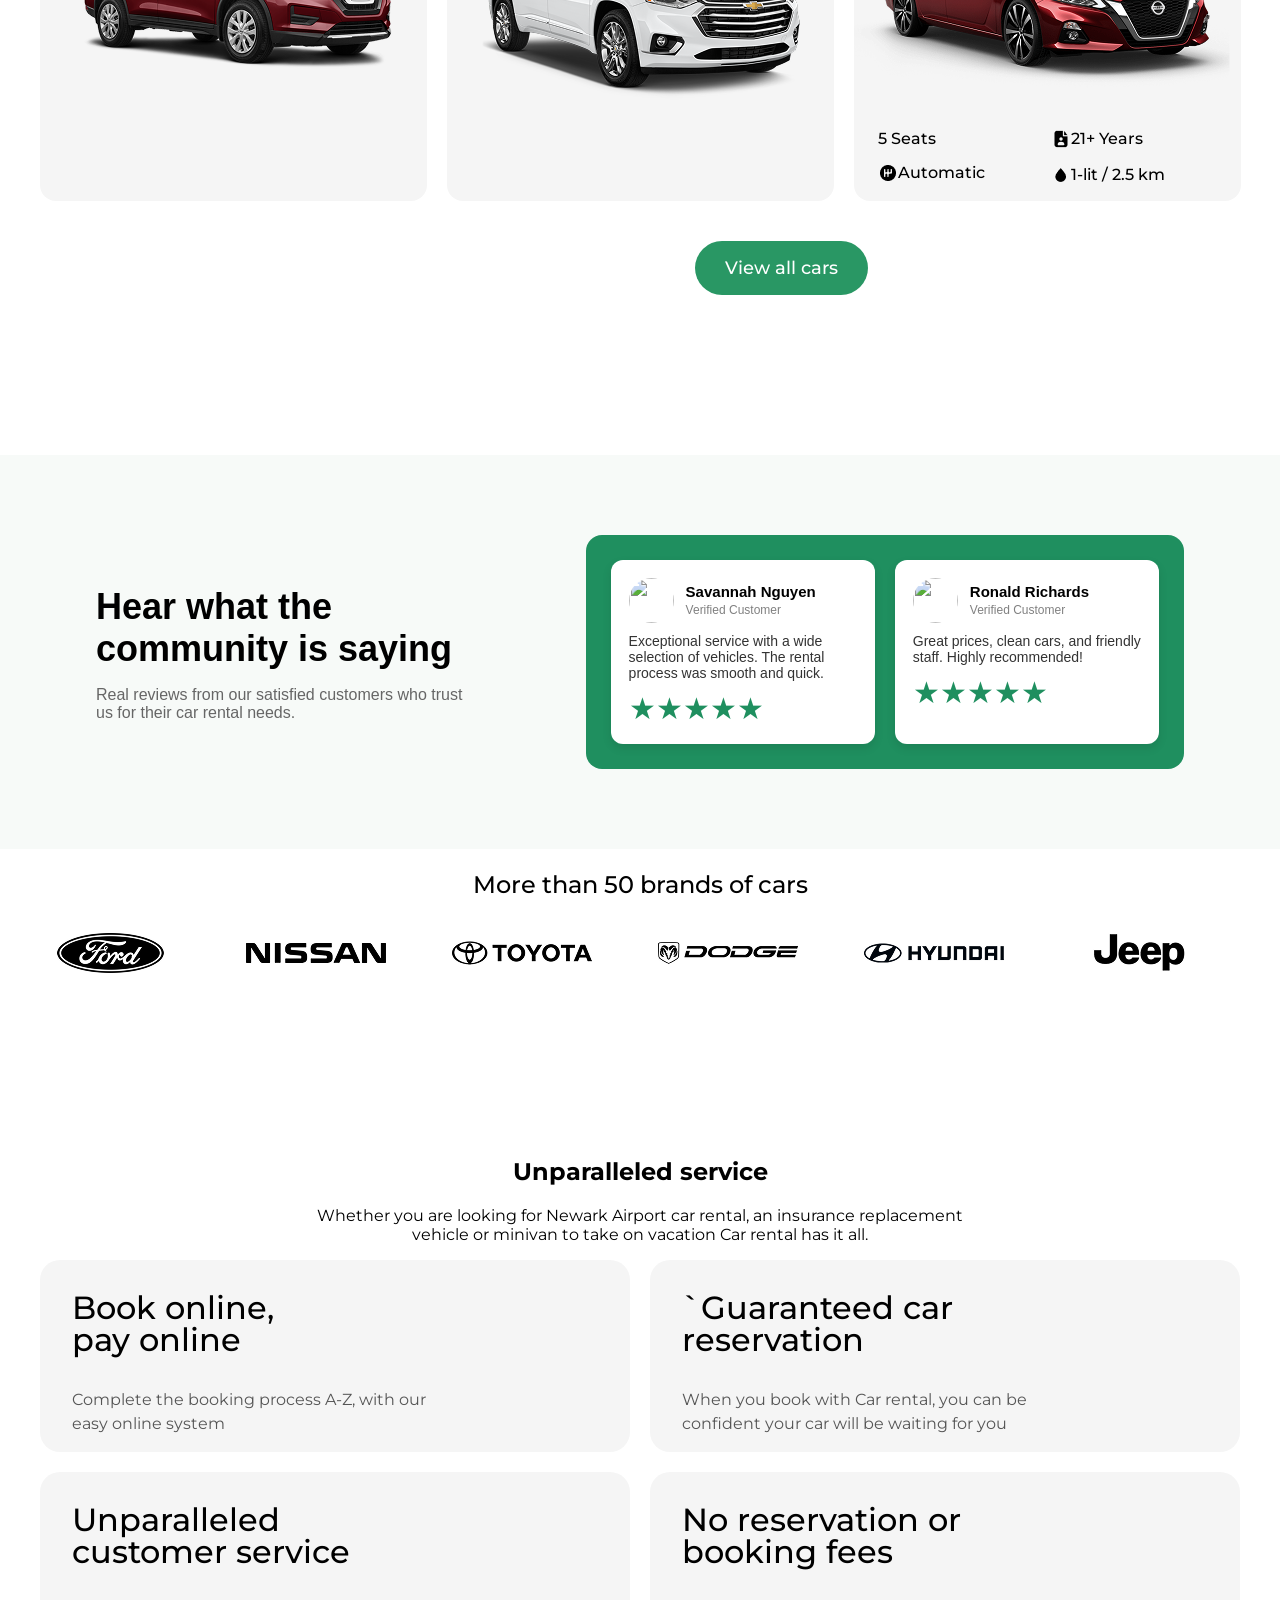
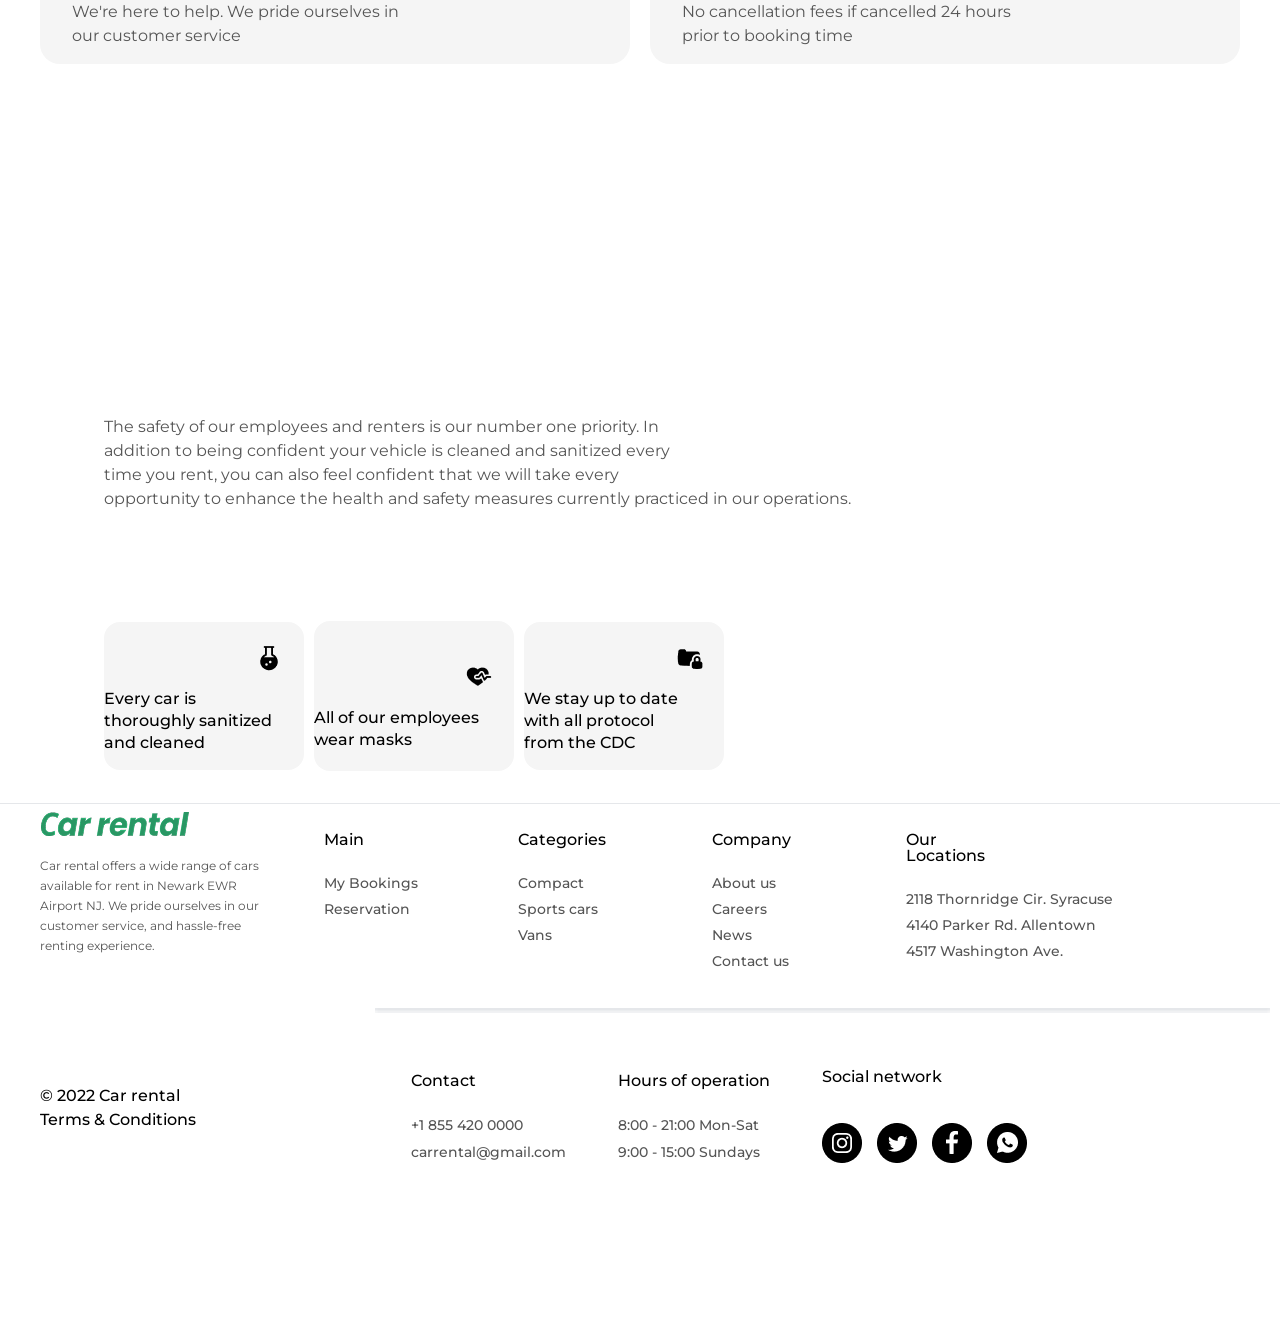
==== commit 744328bf: "a" ====
--- a/index.html
+++ b/index.html
@@ -87,11 +87,11 @@
                 
                 <img class="rad" width="1200px" height="500px" src="./img/no.png" alt="" data-aos="fade-up" data-aos-delay="500" data-aos-duration="1200">
 
-                <div class="placebnt" data-aos="fade-up" data-aos-delay="500" data-aos-duration="1200">
-                    <form action="#" data-aos="fade-up" data-aos-delay="500" data-aos-duration="1200">
-                    <input type="text" placeholder="Find the car of your dreams" data-aos="fade-up" data-aos-delay="500" data-aos-duration="1200">
-                    <button type="submit" data-aos="fade-up" data-aos-delay="500" data-aos-duration="1200">
-                        <img src="./img/poick.png" alt="" data-aos="fade-up" data-aos-delay="500" data-aos-duration="1200">
+                <div class="placebnt">
+                    <form action="#">
+                    <input type="text" placeholder="Find the car of your dreams">
+                    <button type="submit">
+                        <img src="./img/poick.png" alt="">
                     </button>
                 </form>
                 </div>
--- a/main.css
+++ b/main.css
@@ -104,7 +104,7 @@
 /* main */
 /* section 1 */
 
-
+/* 
 .hero-bg {
     width: 416px;
 
@@ -127,7 +127,7 @@
     text-align: center;
     color: #FFFFFF;
 }
-
+ */
 
 
 
@@ -684,15 +684,10 @@
     right: 144px;
 }
 
-
-
-
-
-
 .placebnt {
     position: absolute;
-    top: 563px;
-    left: 450px;
+    top: 235px;
+    left: 166px;
 }
 
 input::placeholder {
@@ -725,7 +720,6 @@
     height: 66px;
     border-radius: 100px;
     border: none;
-    
 }
 
 
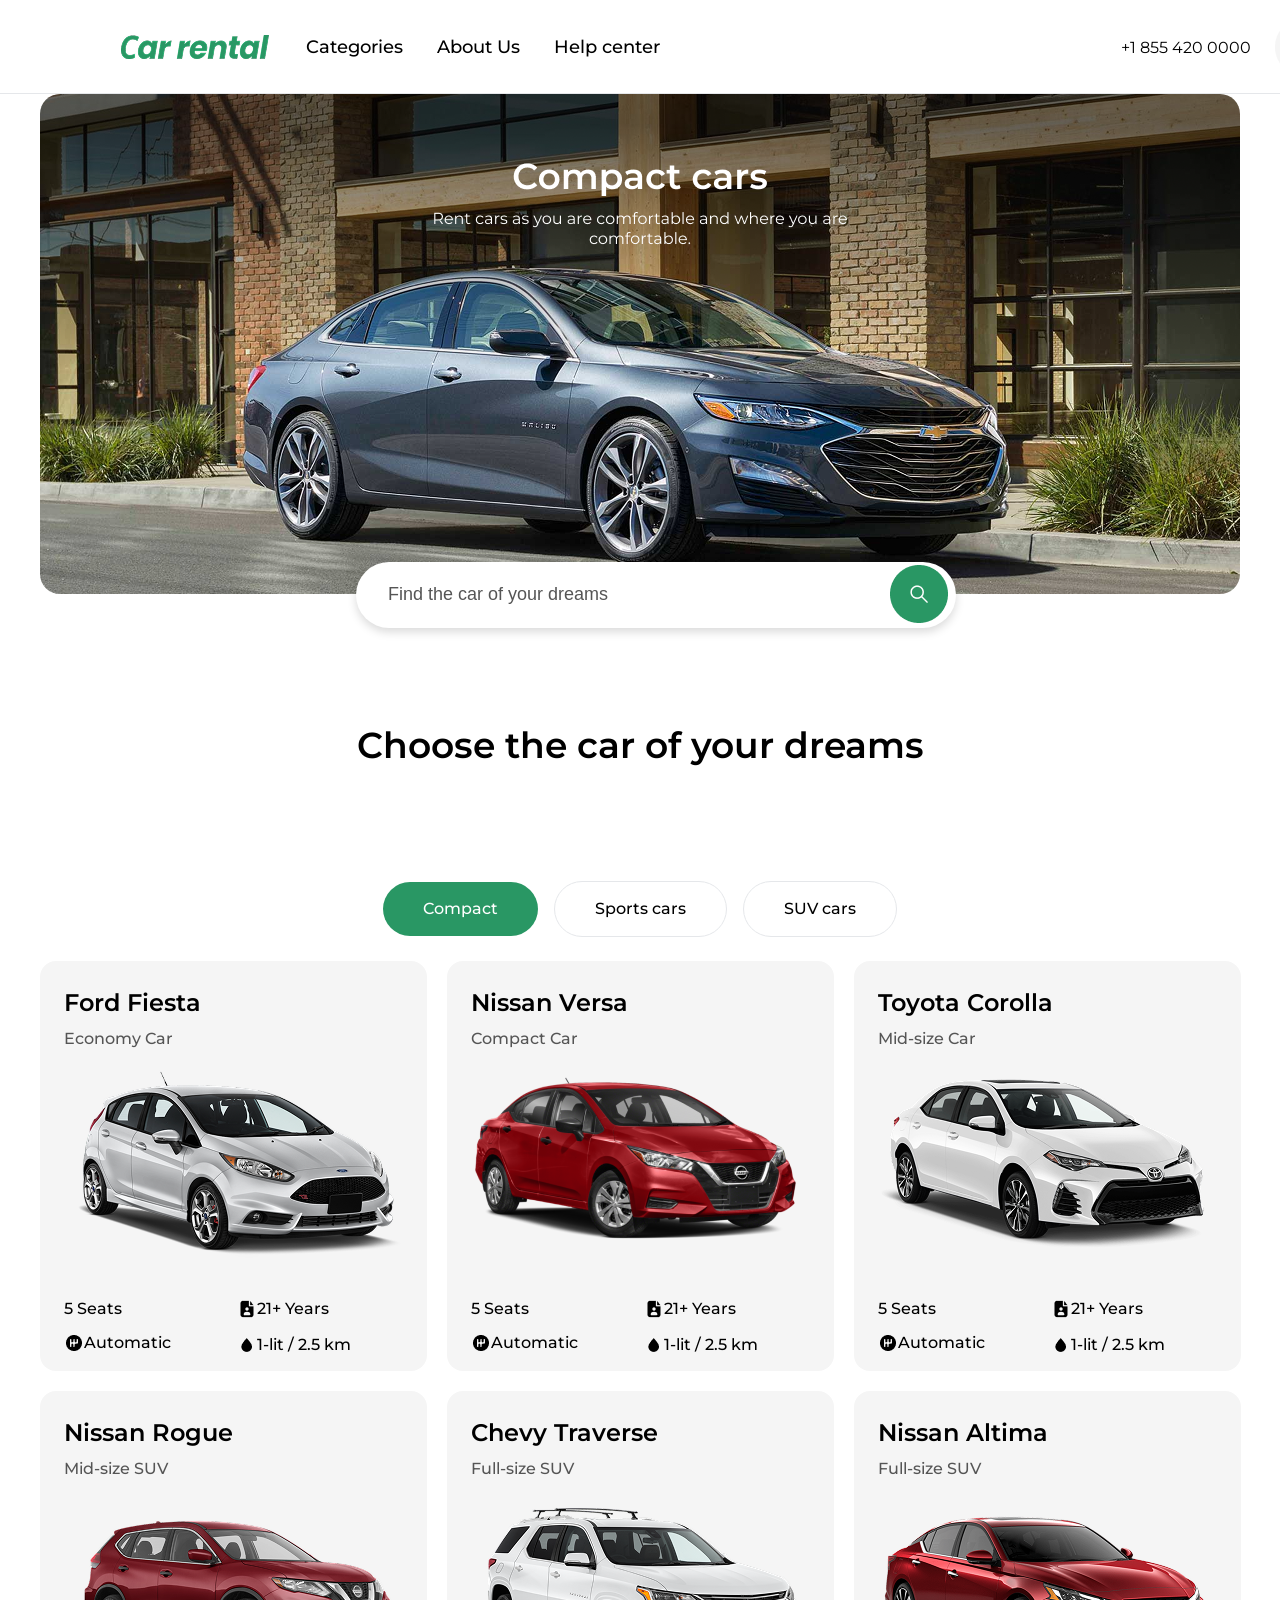
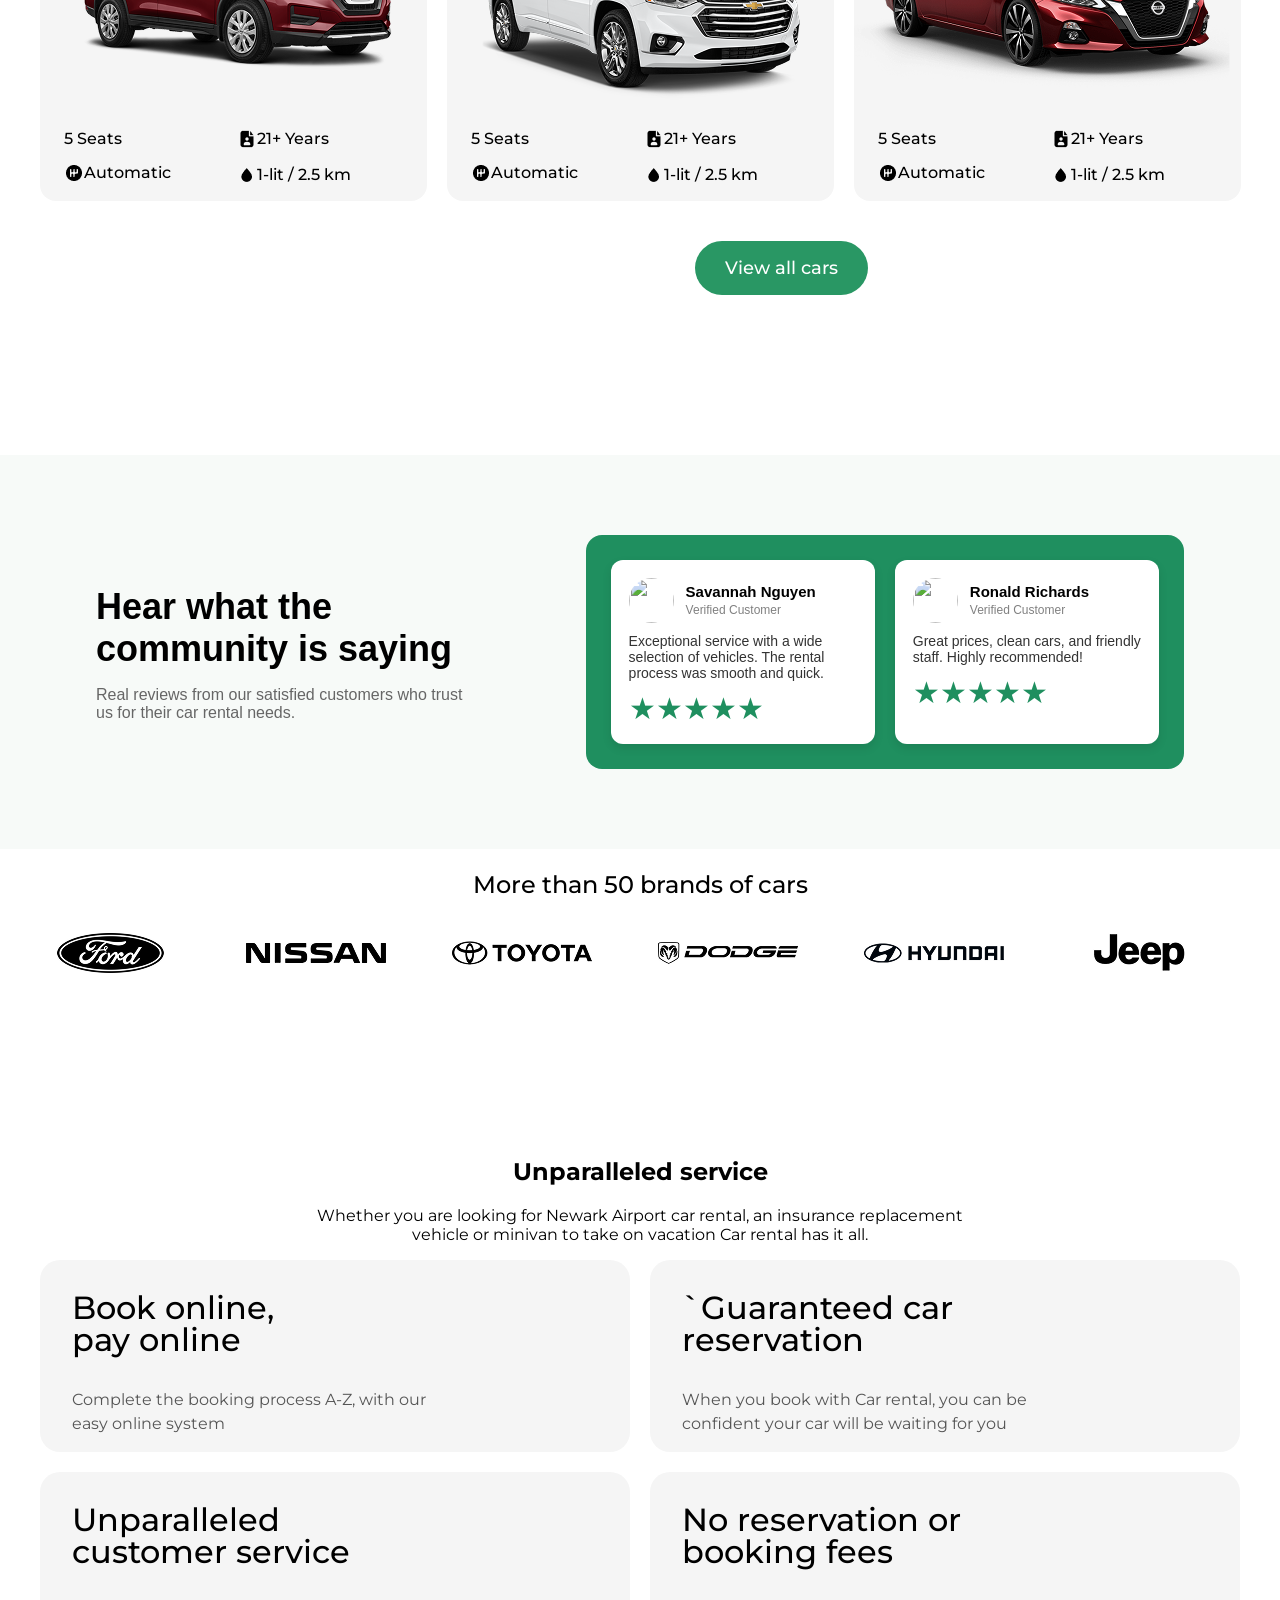
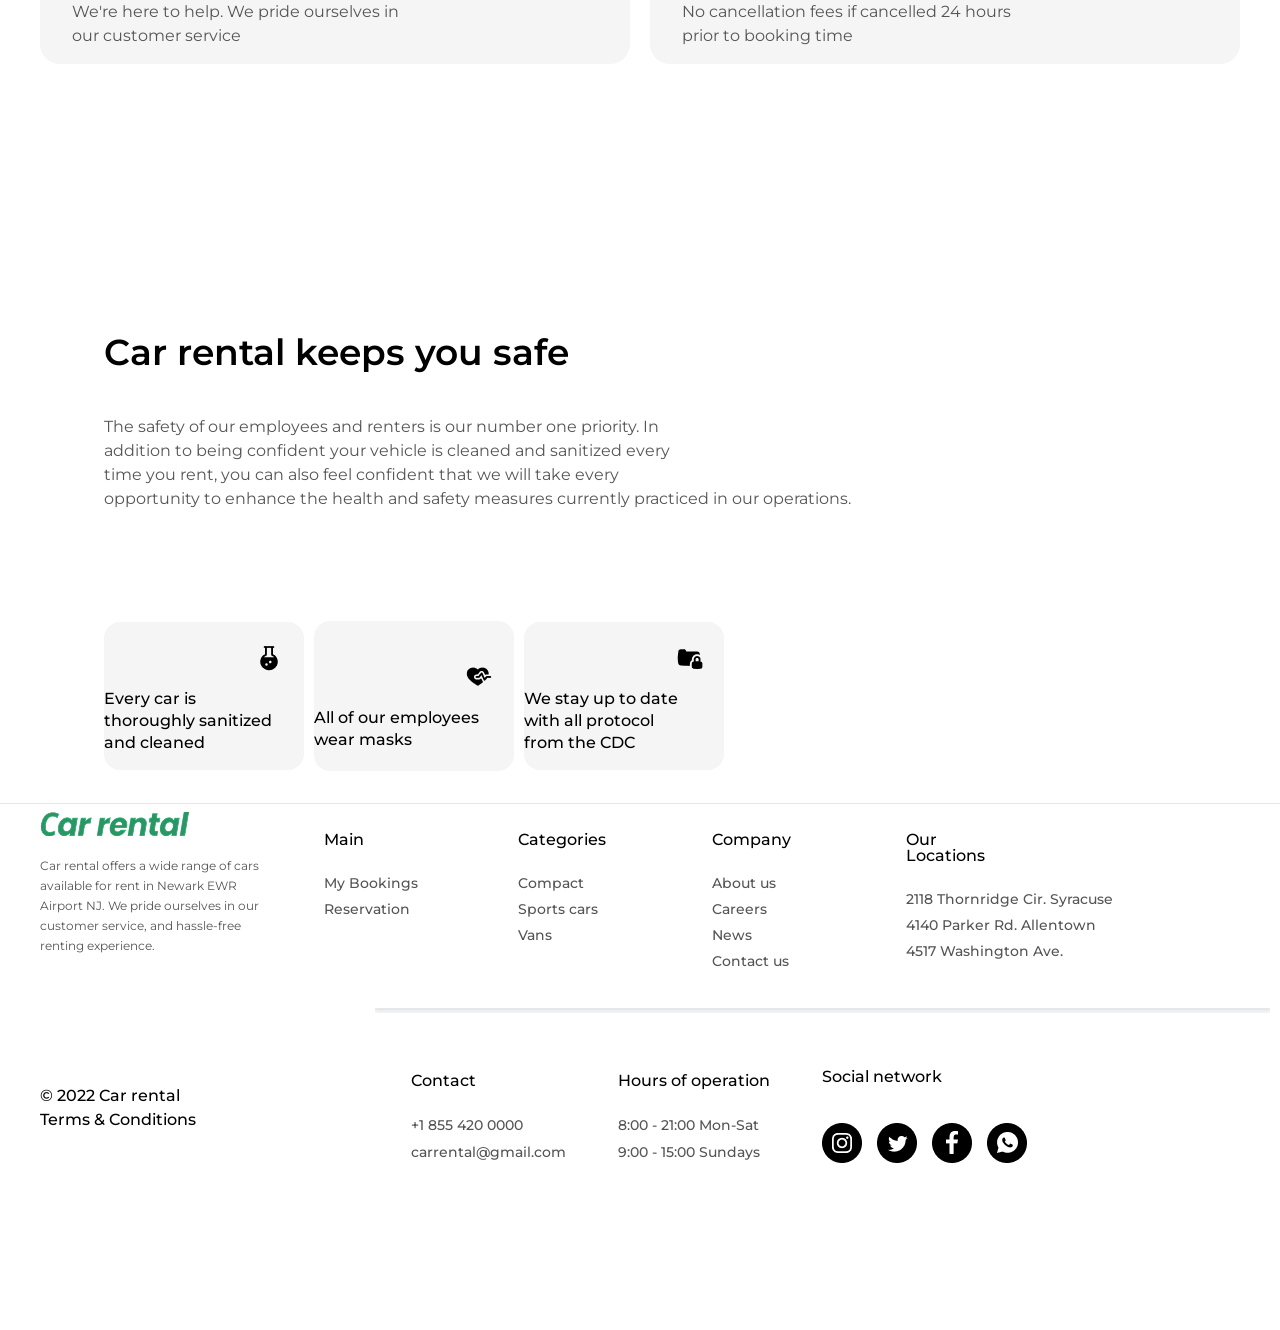
==== commit dd618a12: "ff" ====
--- a/index.html
+++ b/index.html
@@ -131,7 +131,7 @@
 
             <ul class="list" data-aos="fade-up" data-aos-delay="500" data-aos-duration="1200">
                 <!-- 1 -->
-                <li class="list-item" data-aos="fade-up" data-aos-delay="500" data-aos-duration="1200">
+                <li class="list-item" >
                     <h3 class="car-name" data-aos="fade-up" data-aos-delay="500" data-aos-duration="1200">
                         Ford Fiesta
                     </h3>
@@ -171,7 +171,7 @@
                     </div>
                 </li>
                 <!-- 2 -->
-                <li class="list-item" data-aos="fade-up" data-aos-delay="500" data-aos-duration="1200">
+                <li class="list-item" >
                     <h3 class="car-name" data-aos="fade-up" data-aos-delay="500" data-aos-duration="1200">
                         Nissan Versa
                     </h3>
@@ -213,7 +213,7 @@
 
                 <!-- 3 -->
 
-                <li class="list-item" data-aos="fade-up" data-aos-delay="500" data-aos-duration="1200">
+                <li class="list-item" >
                     <h3 class="car-name" data-aos="fade-up" data-aos-delay="500" data-aos-duration="1200">
                         Toyota Corolla
                     </h3>
@@ -253,7 +253,7 @@
                     </div>
                 </li>
                 <!-- 4 -->
-                <li class="list-item" data-aos="fade-up" data-aos-delay="500" data-aos-duration="1200">
+                <li class="list-item" >
                     <h3 class="car-name" data-aos="fade-up" data-aos-delay="500" data-aos-duration="1200">
                         Nissan Rogue
                     </h3>
@@ -294,7 +294,7 @@
                 </li>
 
                 <!-- 5 -->
-                <li class="list-item" data-aos="fade-up" data-aos-delay="500" data-aos-duration="1200">
+                <li class="list-item" >
                     <h3 class="car-name" data-aos="fade-up" data-aos-delay="500" data-aos-duration="1200">
                         Chevy Traverse
                     </h3>
@@ -334,7 +334,7 @@
                     </div>
                 </li>
                 <!-- 6 -->
-                <li class="list-item"  data-aos="fade-up" data-aos-delay="500" data-aos-duration="1200">
+                <li class="list-item"  >
                     <h3 class="car-name"  data-aos="fade-up" data-aos-delay="500" data-aos-duration="1200">
                         Nissan Altima
                     </h3>
@@ -808,4 +808,4 @@
   AOS.init();
 </script>
 </body>
-</html>
+</html>
--- a/main.css
+++ b/main.css
@@ -160,7 +160,7 @@
 
 .list-item:hover {
     background-color: #299764;
-    transition: 0.52s;
+    transition: 500ms;
 }
 
 
@@ -560,7 +560,7 @@
 
 .infocar:hover {
     background-color: #299764;
-    transition: 0.3s;
+    transition: 0.67s;
     color: #FFFFFF;
 }
 
@@ -684,10 +684,11 @@
     right: 144px;
 }
 
+
 .placebnt {
     position: absolute;
-    top: 235px;
-    left: 166px;
+    top: 468px;
+    left: 336px;
 }
 
 input::placeholder {
@@ -720,6 +721,7 @@
     height: 66px;
     border-radius: 100px;
     border: none;
+
 }
 
 
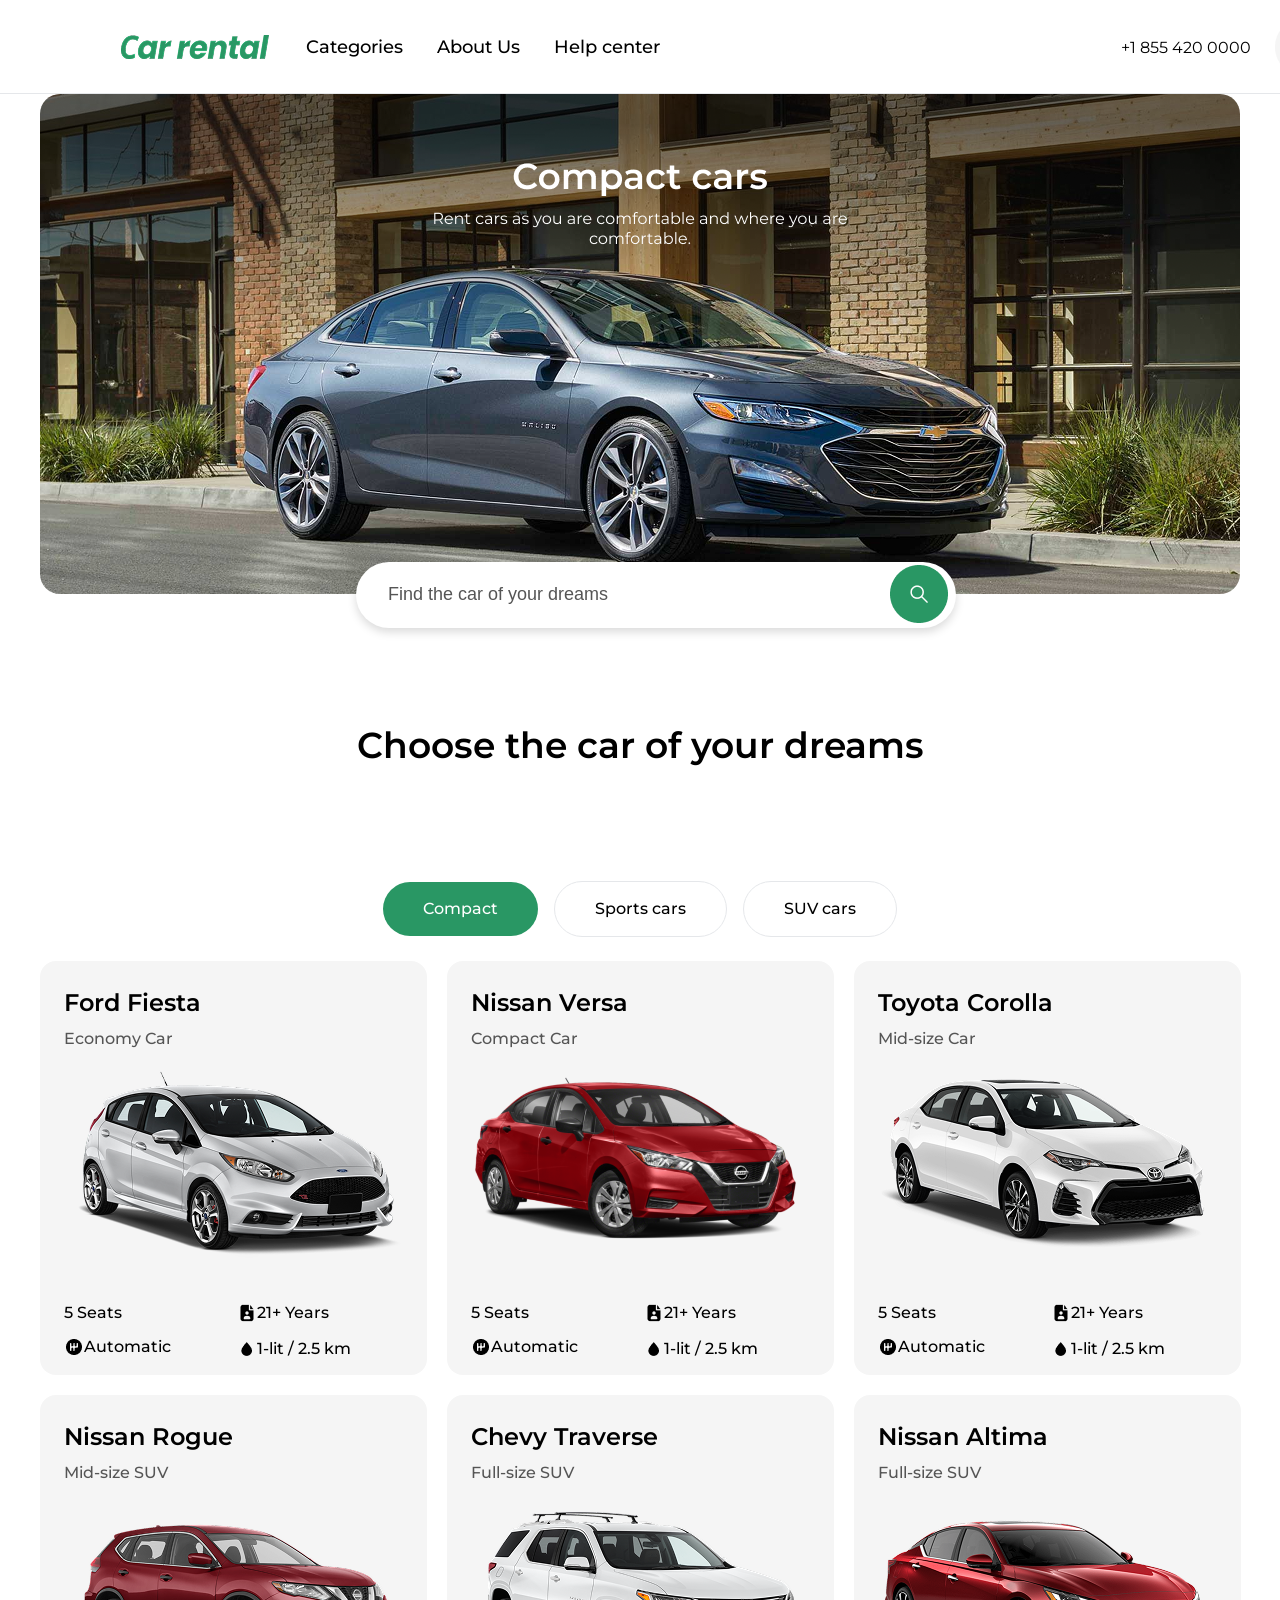
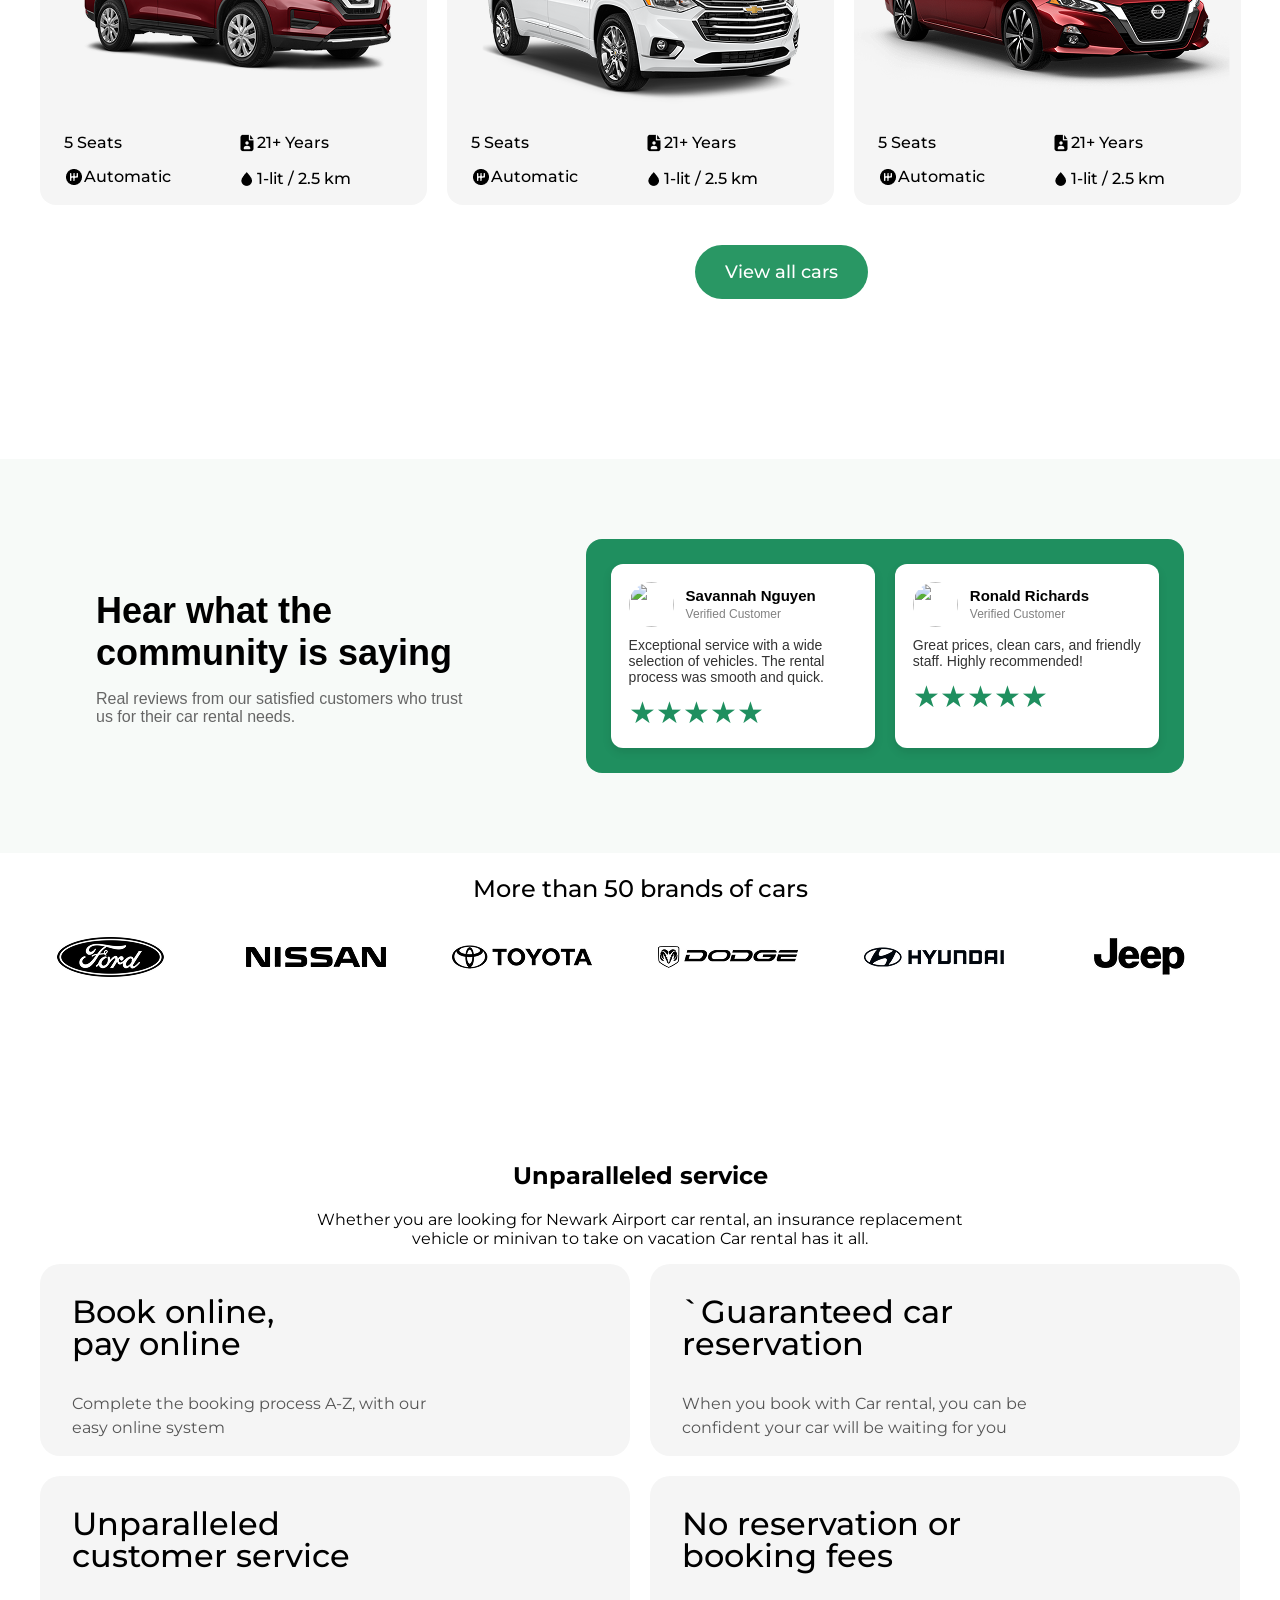
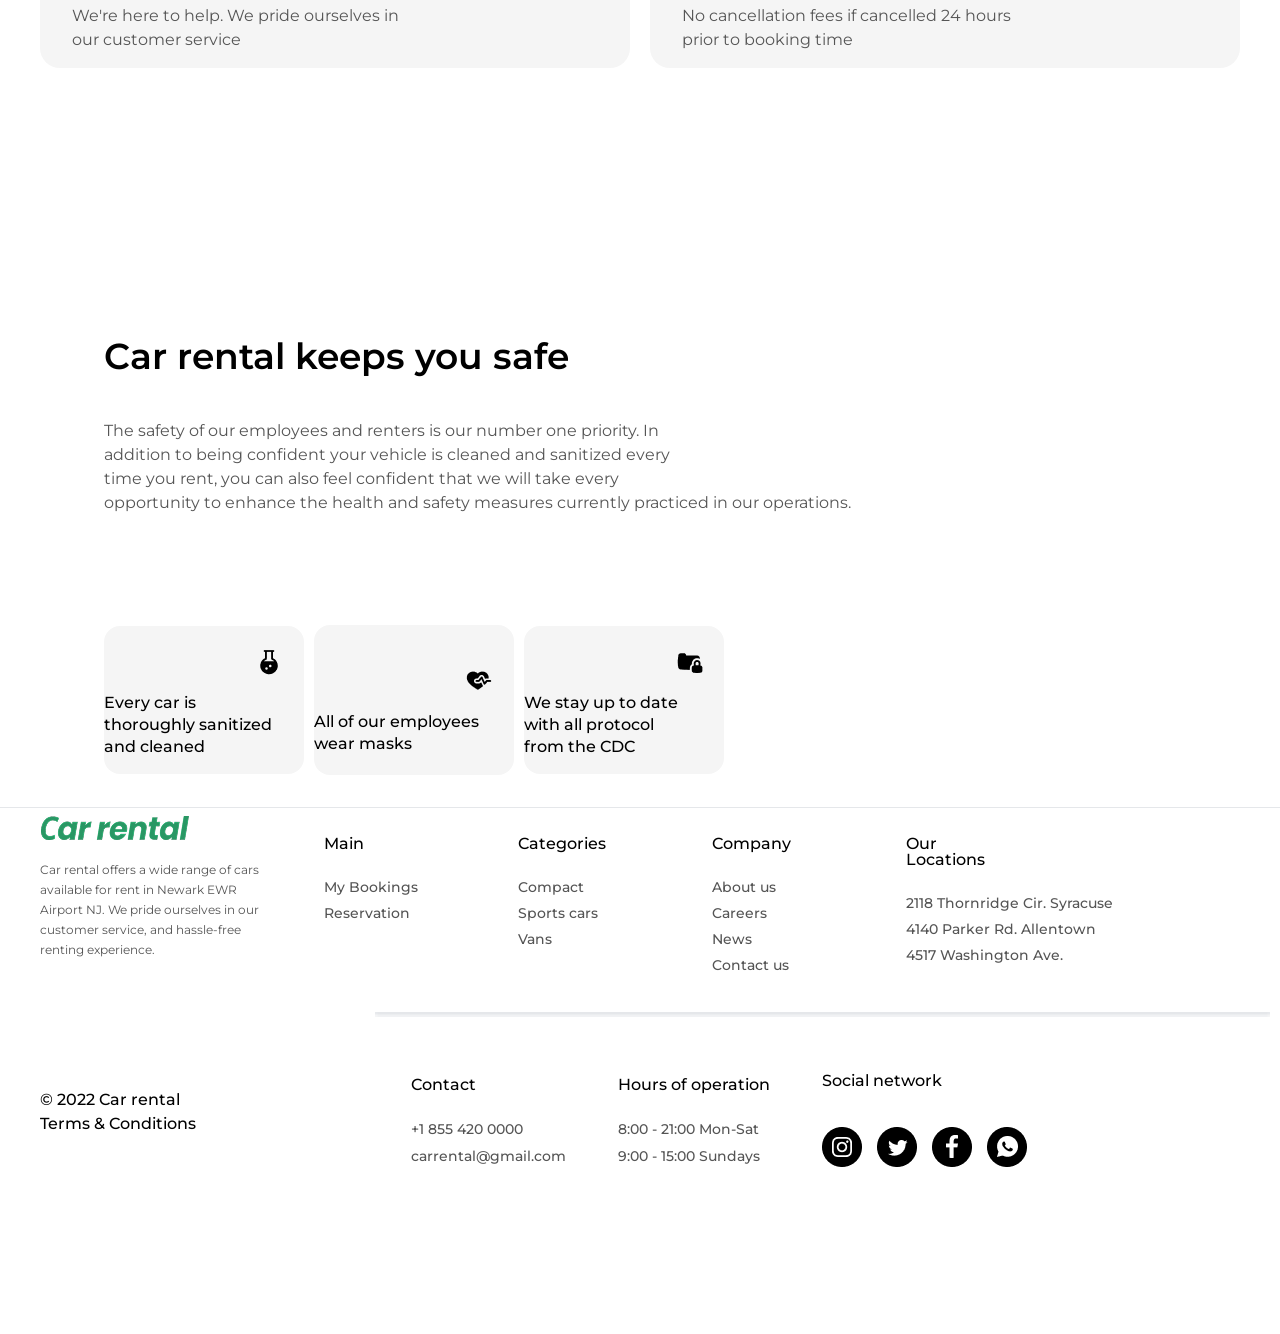
==== commit fc972c3d: "gitishla" ====
--- a/index.html
+++ b/index.html
@@ -139,7 +139,9 @@
                         Economy Car
                     </p>
 
-                    <img src="./img/onecar.png" alt="" data-aos="fade-up" data-aos-delay="500" data-aos-duration="1200">
+                    <a href="./all-cars.html/1car.html">
+                        <img src="./img/onecar.png" alt="" data-aos="fade-up" data-aos-delay="500" data-aos-duration="1200">
+                    </a>
 
                     <div class="car-all-info" data-aos="fade-up" data-aos-delay="500" data-aos-duration="1200">
                         <div class="car-top" data-aos="fade-up" data-aos-delay="500" data-aos-duration="1200">
@@ -179,7 +181,10 @@
                         Compact Car
                     </p>
 
-                    <img src="./img/nissan.png" alt="" data-aos="fade-up" data-aos-delay="500" data-aos-duration="1200">
+                    <a href="./all-cars.html/2car.html">
+                        <img src="./img/nissan.png" alt="" data-aos="fade-up" data-aos-delay="500" data-aos-duration="1200">
+                    </a>
+                    
 
                     <div class="car-all-info" data-aos="fade-up" data-aos-delay="500" data-aos-duration="1200">
                         <div class="car-top" data-aos="fade-up" data-aos-delay="500" data-aos-duration="1200">
@@ -221,7 +226,9 @@
                         Mid-size Car
                     </p>
 
-                    <img src="./img/tayota.png" alt="" data-aos="fade-up" data-aos-delay="500" data-aos-duration="1200">
+                    <a href="./all-cars.html/3car.html">
+                        <img src="./img/tayota.png" alt="" data-aos="fade-up" data-aos-delay="500" data-aos-duration="1200">
+                    </a>
                     
                     <div class="car-all-info" data-aos="fade-up" data-aos-delay="500" data-aos-duration="1200">
                         <div class="car-top" data-aos="fade-up" data-aos-delay="500" data-aos-duration="1200">
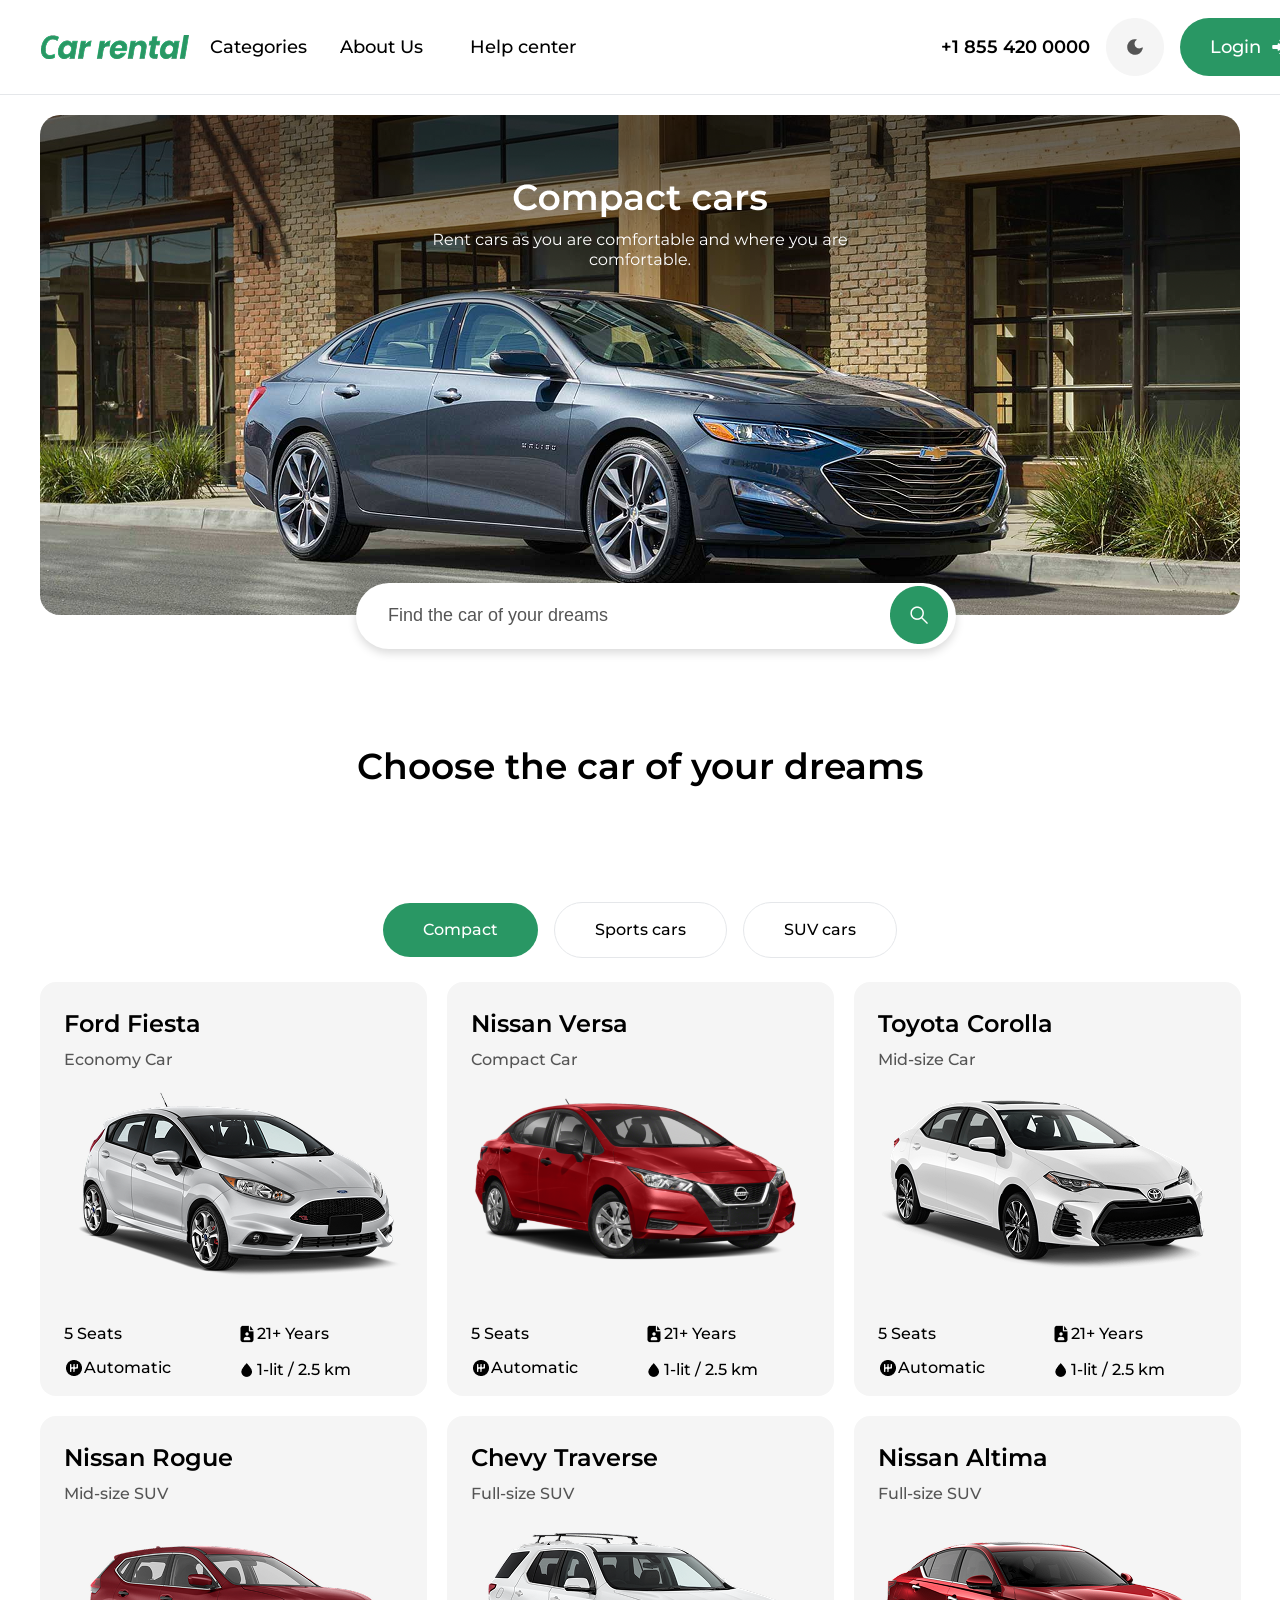
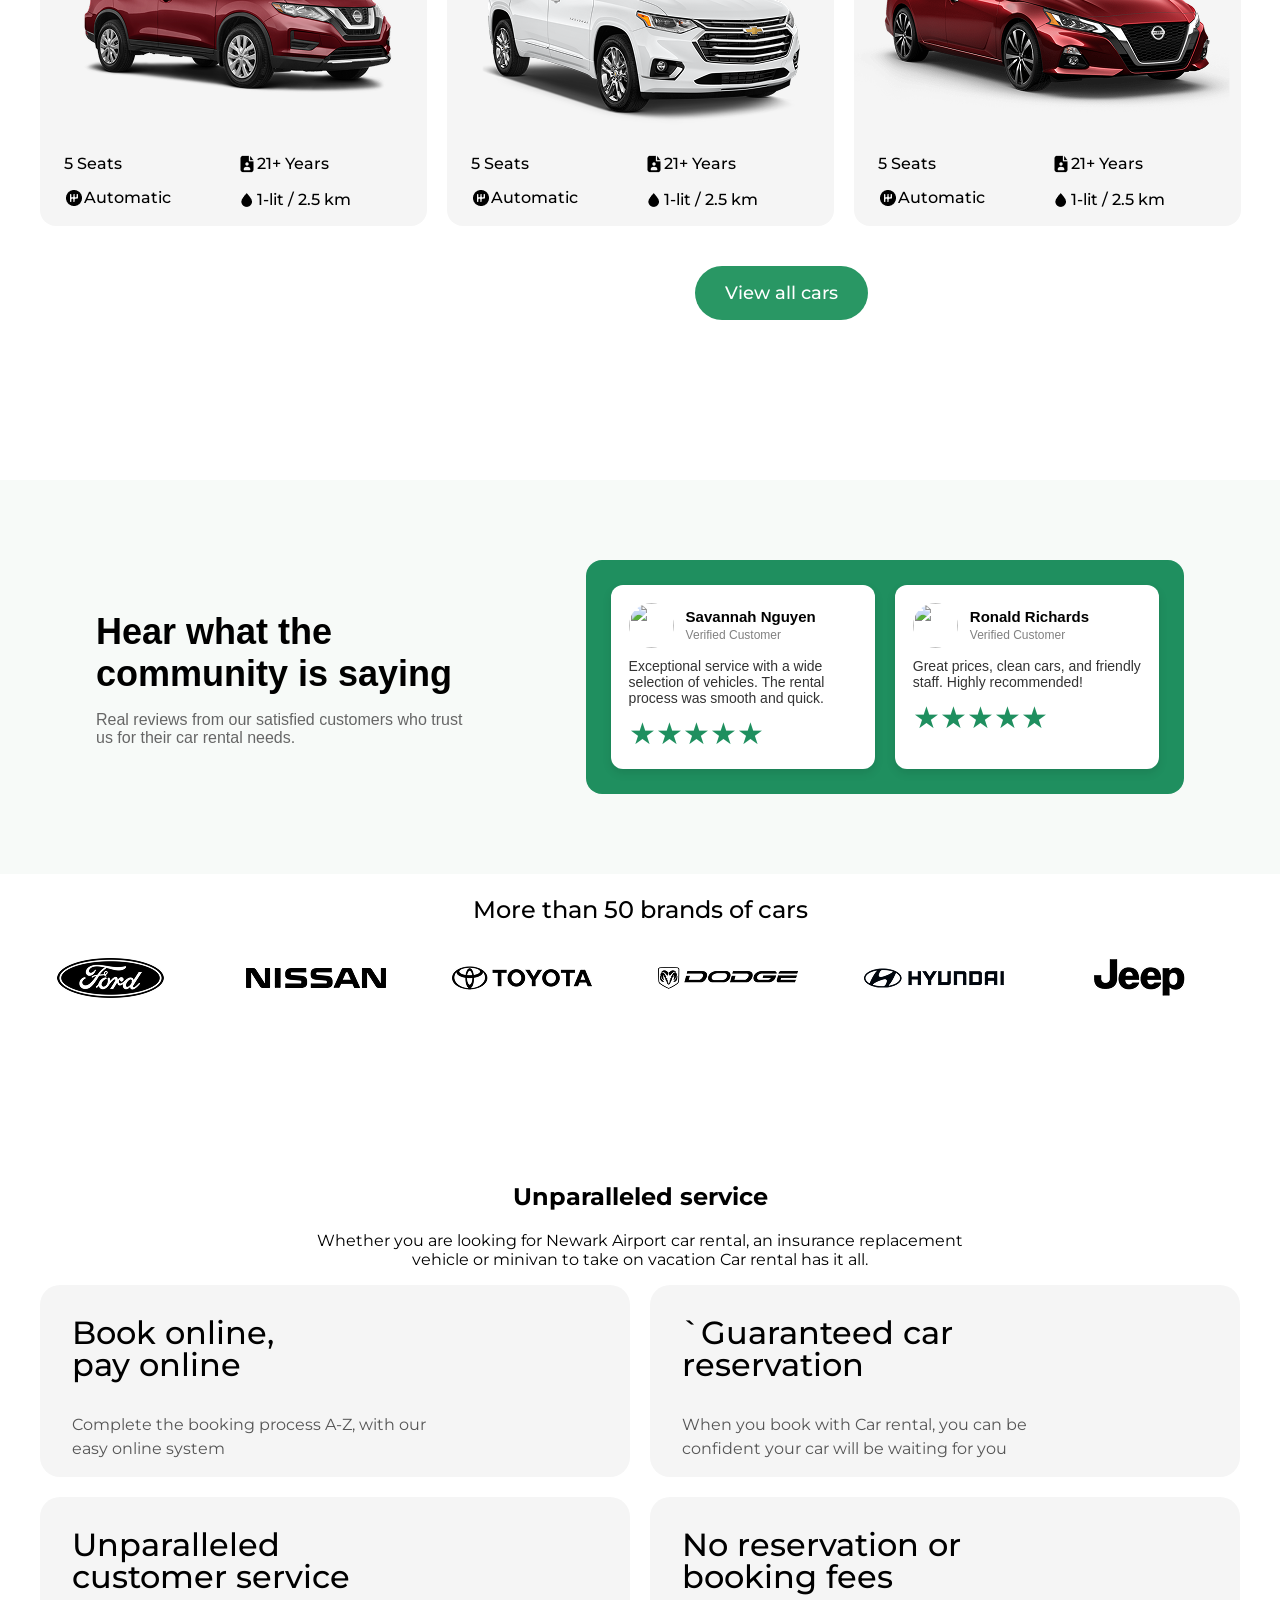
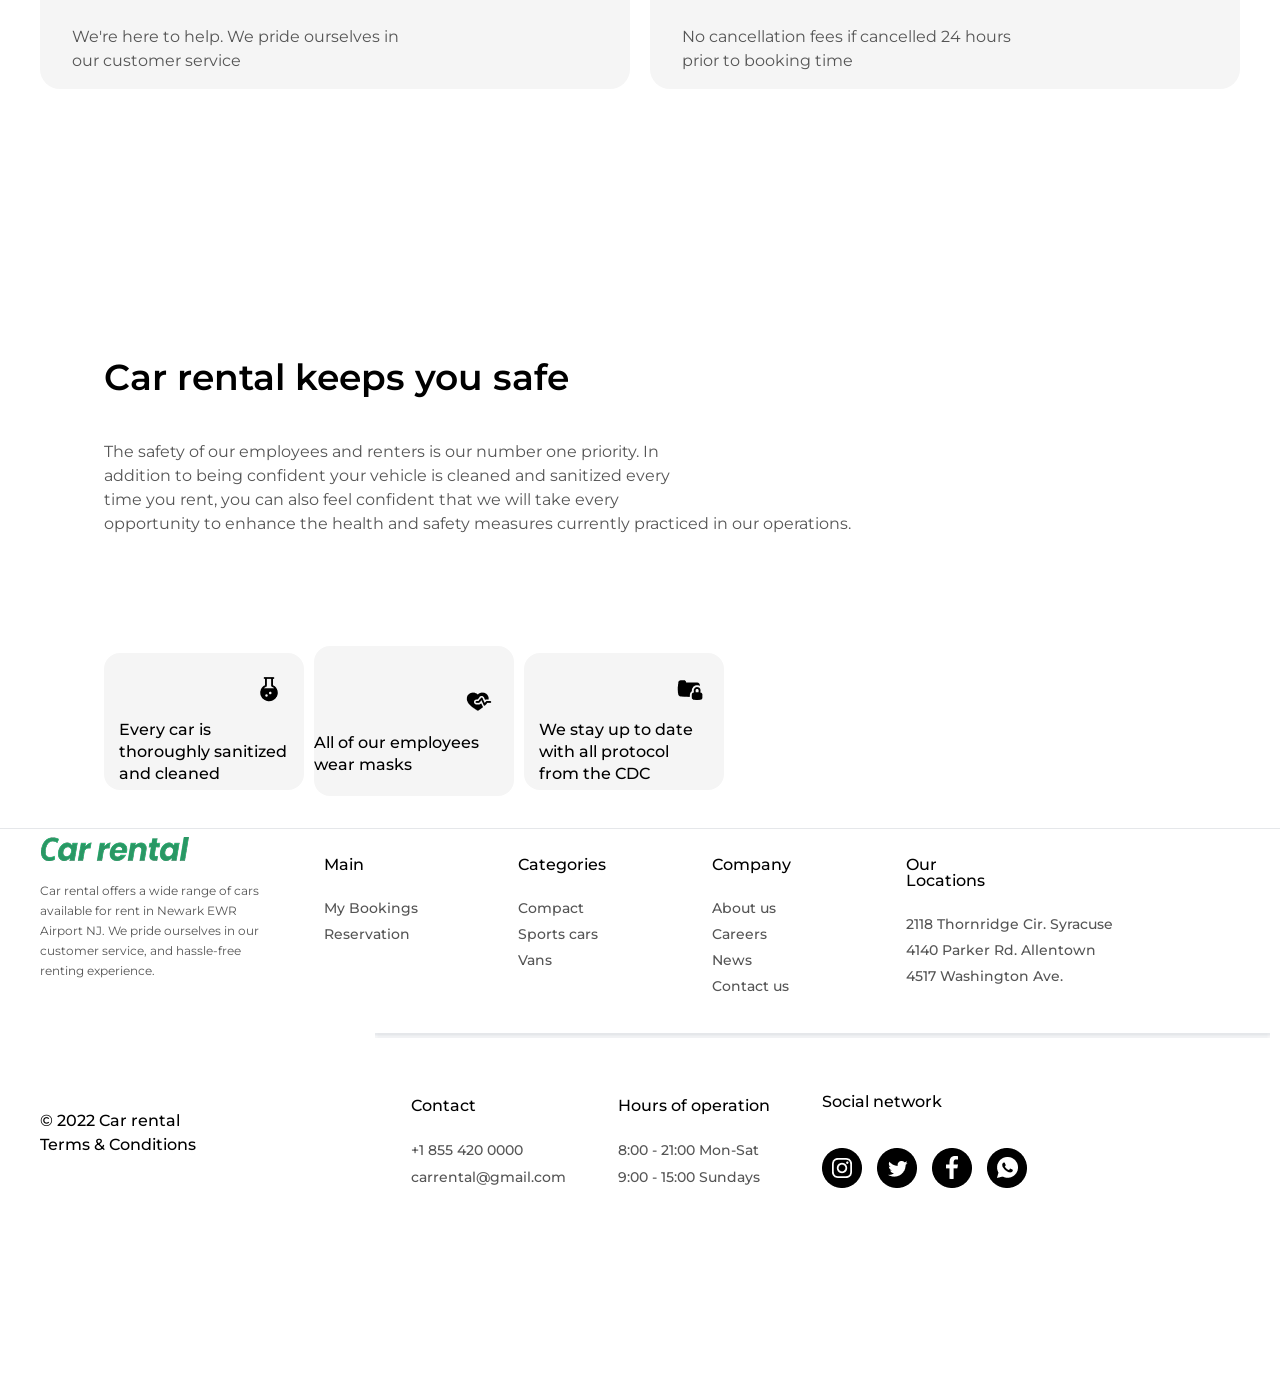
==== commit a9e5ff88: "fff" ====
--- a/index.html
+++ b/index.html
@@ -12,8 +12,8 @@
     <link rel="stylesheet" href="./main.css">
 </head>
 <body>
-
-    <header class="site-header">
+    
+    <header class="site-header" id="id-header">
         <div class="container">
 
             <div class="hearder-wrappar">
@@ -77,8 +77,6 @@
 
         </div>
     </header>
-    
-    
     
     <main class="site-main" data-aos="fade-up" data-aos-delay="500" data-aos-duration="1200">
 
@@ -140,7 +138,7 @@
                     </p>
 
                     <a href="./all-cars.html/1car.html">
-                        <img src="./img/onecar.png" alt="" data-aos="fade-up" data-aos-delay="500" data-aos-duration="1200">
+                        <img class="scale" src="./img/onecar.png" alt="" >
                     </a>
 
                     <div class="car-all-info" data-aos="fade-up" data-aos-delay="500" data-aos-duration="1200">
@@ -182,7 +180,7 @@
                     </p>
 
                     <a href="./all-cars.html/2car.html">
-                        <img src="./img/nissan.png" alt="" data-aos="fade-up" data-aos-delay="500" data-aos-duration="1200">
+                        <img class="scale"  src="./img/nissan.png" alt="">
                     </a>
                     
 
@@ -227,7 +225,7 @@
                     </p>
 
                     <a href="./all-cars.html/3car.html">
-                        <img src="./img/tayota.png" alt="" data-aos="fade-up" data-aos-delay="500" data-aos-duration="1200">
+                        <img class="scale" src="./img/tayota.png" alt="">
                     </a>
                     
                     <div class="car-all-info" data-aos="fade-up" data-aos-delay="500" data-aos-duration="1200">
@@ -268,7 +266,7 @@
                         Mid-size SUV
                     </p>
 
-                    <img src="./img/rogue.png" alt="" data-aos="fade-up" data-aos-delay="500" data-aos-duration="1200">
+                    <img  class="scale" src="./img/rogue.png" alt="">
 
                     <div class="car-all-info" data-aos="fade-up" data-aos-delay="500" data-aos-duration="1200">
                         <div class="car-top" data-aos="fade-up" data-aos-delay="500" data-aos-duration="1200">
@@ -309,7 +307,7 @@
                         Full-size SUV 
                     </p>
                     
-                    <img src="./img/chevrolet.png" alt="" data-aos="fade-up" data-aos-delay="500" data-aos-duration="1200">
+                    <img class="scale" src="./img/chevrolet.png" alt="" >
                     
                     <div class="car-all-info" data-aos="fade-up" data-aos-delay="500" data-aos-duration="1200">
                         <div class="car-top" data-aos="fade-up" data-aos-delay="500" data-aos-duration="1200">
@@ -349,7 +347,7 @@
                         Full-size SUV 
                     </p>
                     
-                    <img src="./img/altima.png" alt="" data-aos="fade-up" data-aos-delay="500" data-aos-duration="1200">
+                    <img class="scale" src="./img/altima.png" alt="">
                     
                     <div class="car-all-info" data-aos="fade-up" data-aos-delay="500" data-aos-duration="1200">
                         <div class="car-top" data-aos="fade-up" data-aos-delay="500" data-aos-duration="1200">
@@ -641,10 +639,7 @@
             </div>
         </section>
     </main>
-
-    
-
-
+    
     <footer class="site-footer">
         <div class="container">
             <div class="footer-top" data-aos="fade-up" data-aos-delay="500" data-aos-duration="1200">
@@ -802,17 +797,21 @@
             </div>
 
 
-            <img class="stert" src="./img/Scroll up.png" alt="" data-aos="fade-up" data-aos-delay="500" data-aos-duration="1200">
+            <a href="id-header">
+                <img class="stert" src="./img/Scroll up.png" alt="" data-aos="fade-up" data-aos-delay="500" data-aos-duration="1200">
+            </a>
+            
         </div>        
 
 
         </div>
     </footer>
-
-        
-        <script src="https://unpkg.com/aos@2.3.1/dist/aos.js"></script>
+    
+    <script src="https://unpkg.com/aos@2.3.1/dist/aos.js"></script>
 <script>
   AOS.init();
 </script>
 </body>
-</html>+</html>
+
+<!-- 5510 Общий кол-во строк кодов -->
--- a/main.css
+++ b/main.css
@@ -1,3 +1,4 @@
+
 * {
     box-sizing: border-box;
 }
@@ -30,27 +31,52 @@
 
 /* top */
 
+.site-header {
+    border-bottom: 1.5px solid #E5E7EA;
+    
+}
+
+.scale{
+    transition: 0.3s linear;
+    
+}
+
+
+.scale:hover {
+    transform: scale(1.2);
+}
+
 
 .hearder-wrappar {
     display: flex;
     align-items: center;
-    padding-block: 18px;
-    gap: 36px;
+}
+
+.site-logo {
+    padding-block: 27px;
+    padding-right:20px;
 }
 
 .navbar {
-display: flex;
-align-items: center;
-gap: 369px;
+    display: flex;
+    align-items: center;
+    position: relative;
 }
 
 .navbar-list {
     display: flex;
     align-items: center;
-    width: 446px;
-    gap: 34px;
-}
-
+    width: 466px;
+    padding-right: 20px;
+}
+
+.navbar-item {
+    width: 130px;
+}
+
+/* .navbar-link {
+
+} */
 
 .navbar-link-text {
     font-weight: 500;
@@ -59,43 +85,48 @@
     line-height: 100%;
     letter-spacing: 0%;
     text-align: center;
-    color: #000000;
+    color: #000;
 }
 
 .right-header {
-display: flex;
-align-items: center;
-width: max-content;
-column-gap: 24px;
+    display: flex;
+    align-items: center;
+    column-gap: 16px;
+    position: absolute;
+    right: -646px;
 }
 
 .right-header-p {
-display: flex;
-align-items: center;
+font-weight: 600;
+font-size: 18px;
+line-height: 100%;
+letter-spacing: 0%;
+color: #000;
 }
 
 .right-link-img {
     width: 142px;
+    height: 58px;
+    gap: 8px;
     border-radius: 100px;
-    gap: 8px;
     padding: 18px 30px 18px 30px;
-    background-color: #299764;
-    display: flex;
-    align-items: center;
+    background: #299764;
     font-weight: 500;
     font-style: Medium;
     font-size: 18px;
     line-height: 100%;
     letter-spacing: 0%;
-    color: #ffffff;
-}
-
-.site-header {
-width: 1440px;
-height: 94px;
-border-bottom: 1.5px solid #E5E7EA;
-}
-
+    display: flex;
+    align-items: center;
+    color: #fff;
+    
+}
+
+/* 
+
+.right-link {
+
+} */
 
 /* top---end */
 
@@ -647,6 +678,7 @@
     vertical-align: bottom;
     color: #000000;
     padding-bottom: 4px;
+    
 }
 
 /* nayn/ */
@@ -671,6 +703,9 @@
     letter-spacing: 0%;
     vertical-align: bottom;
     color: #000000;
+    margin-bottom: 0;
+    padding-bottom: 5px;
+    padding-left: 15px;
 }
 
 .master-wrappar {
@@ -681,7 +716,7 @@
 
 .mexanik {
     position: absolute;
-    right: 144px;
+    right: -84px;
 }
 
 
@@ -705,6 +740,7 @@
 
 .rad {
     border-radius: 20px;
+    margin-top: 20px;
 }
 
 button {
